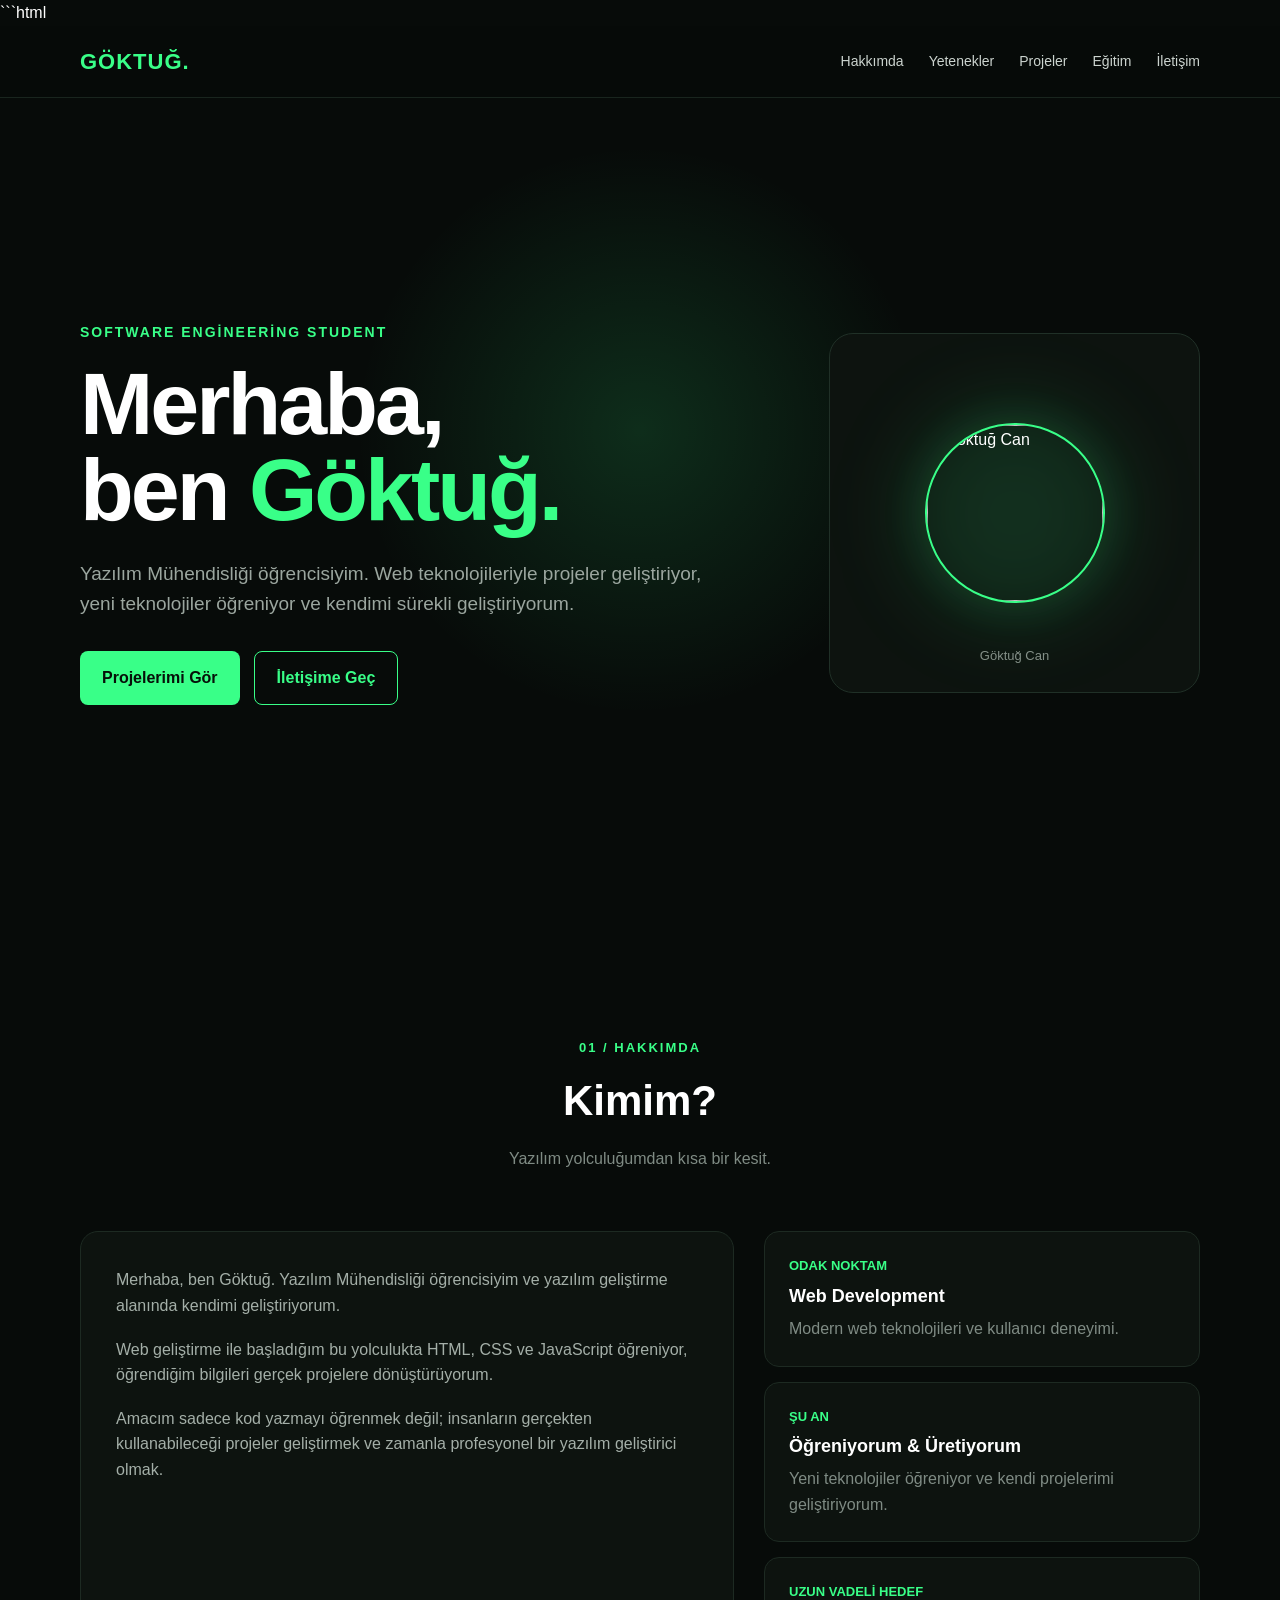
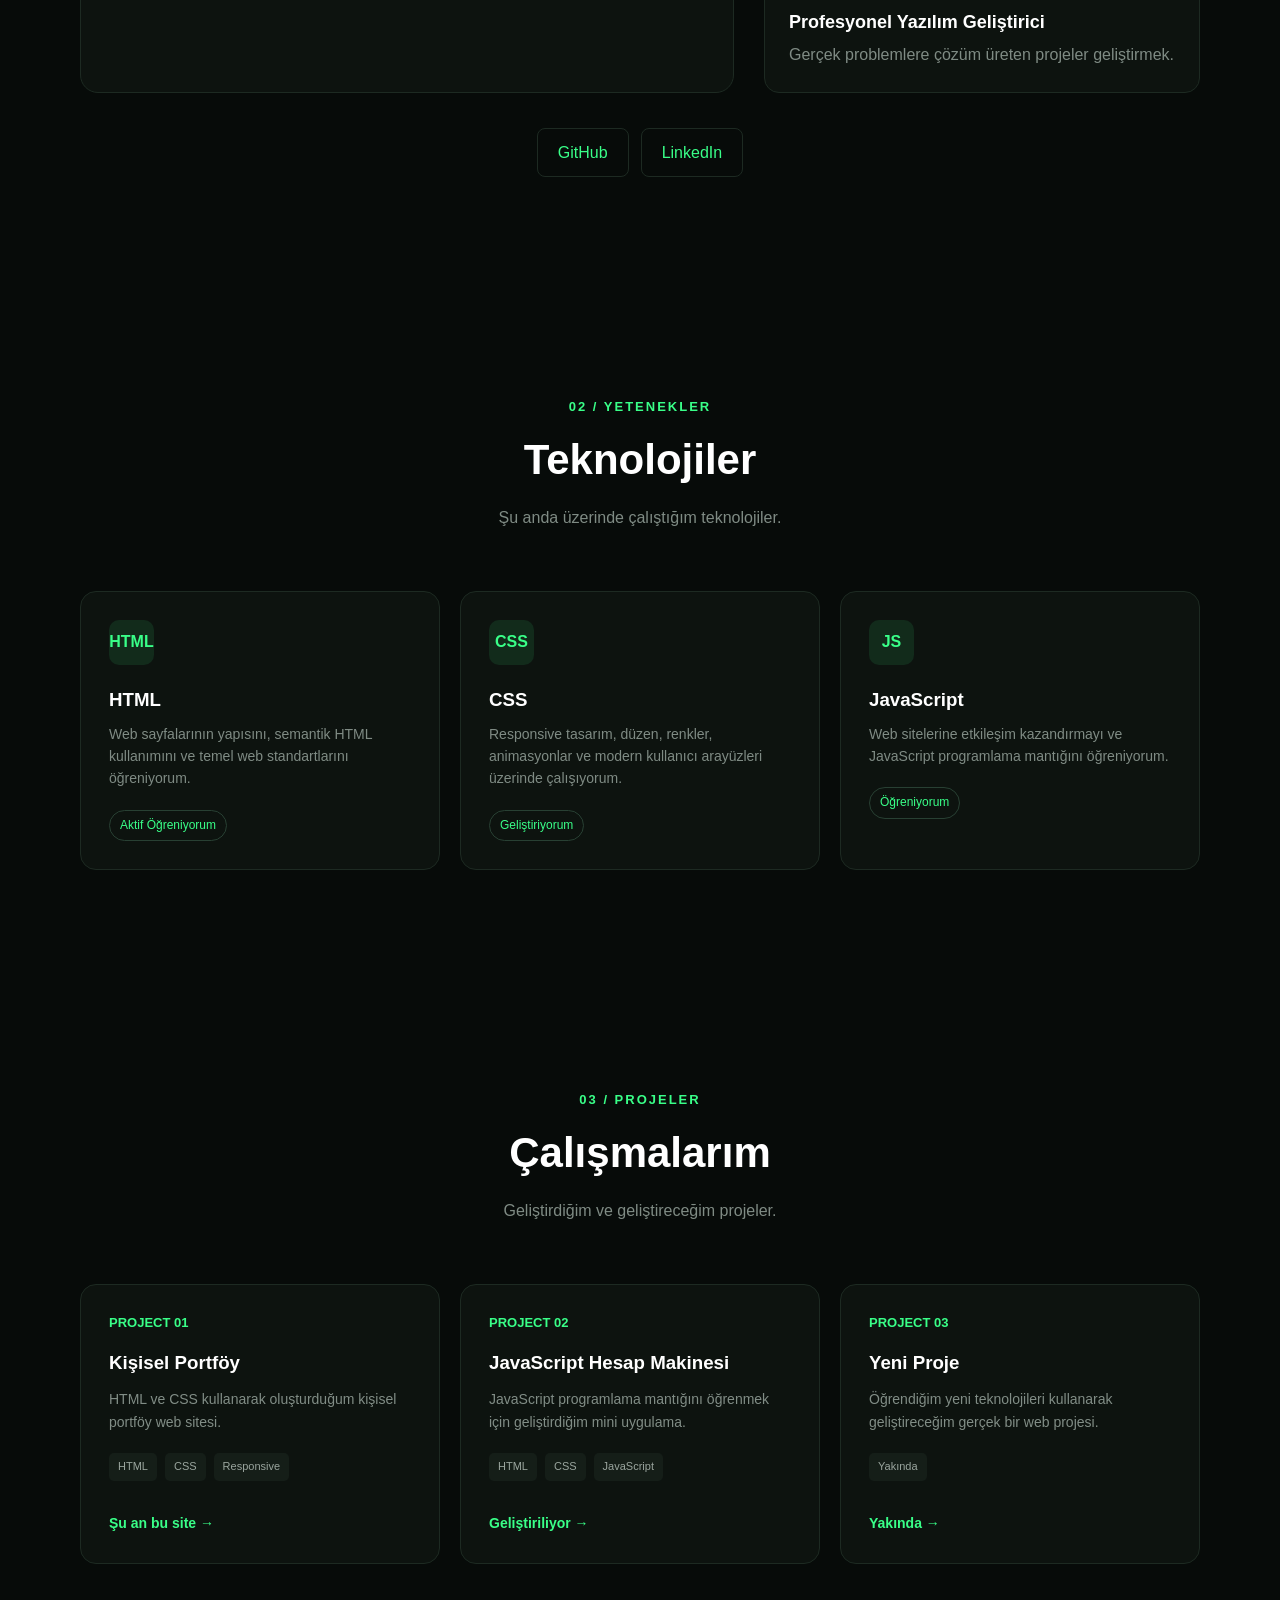
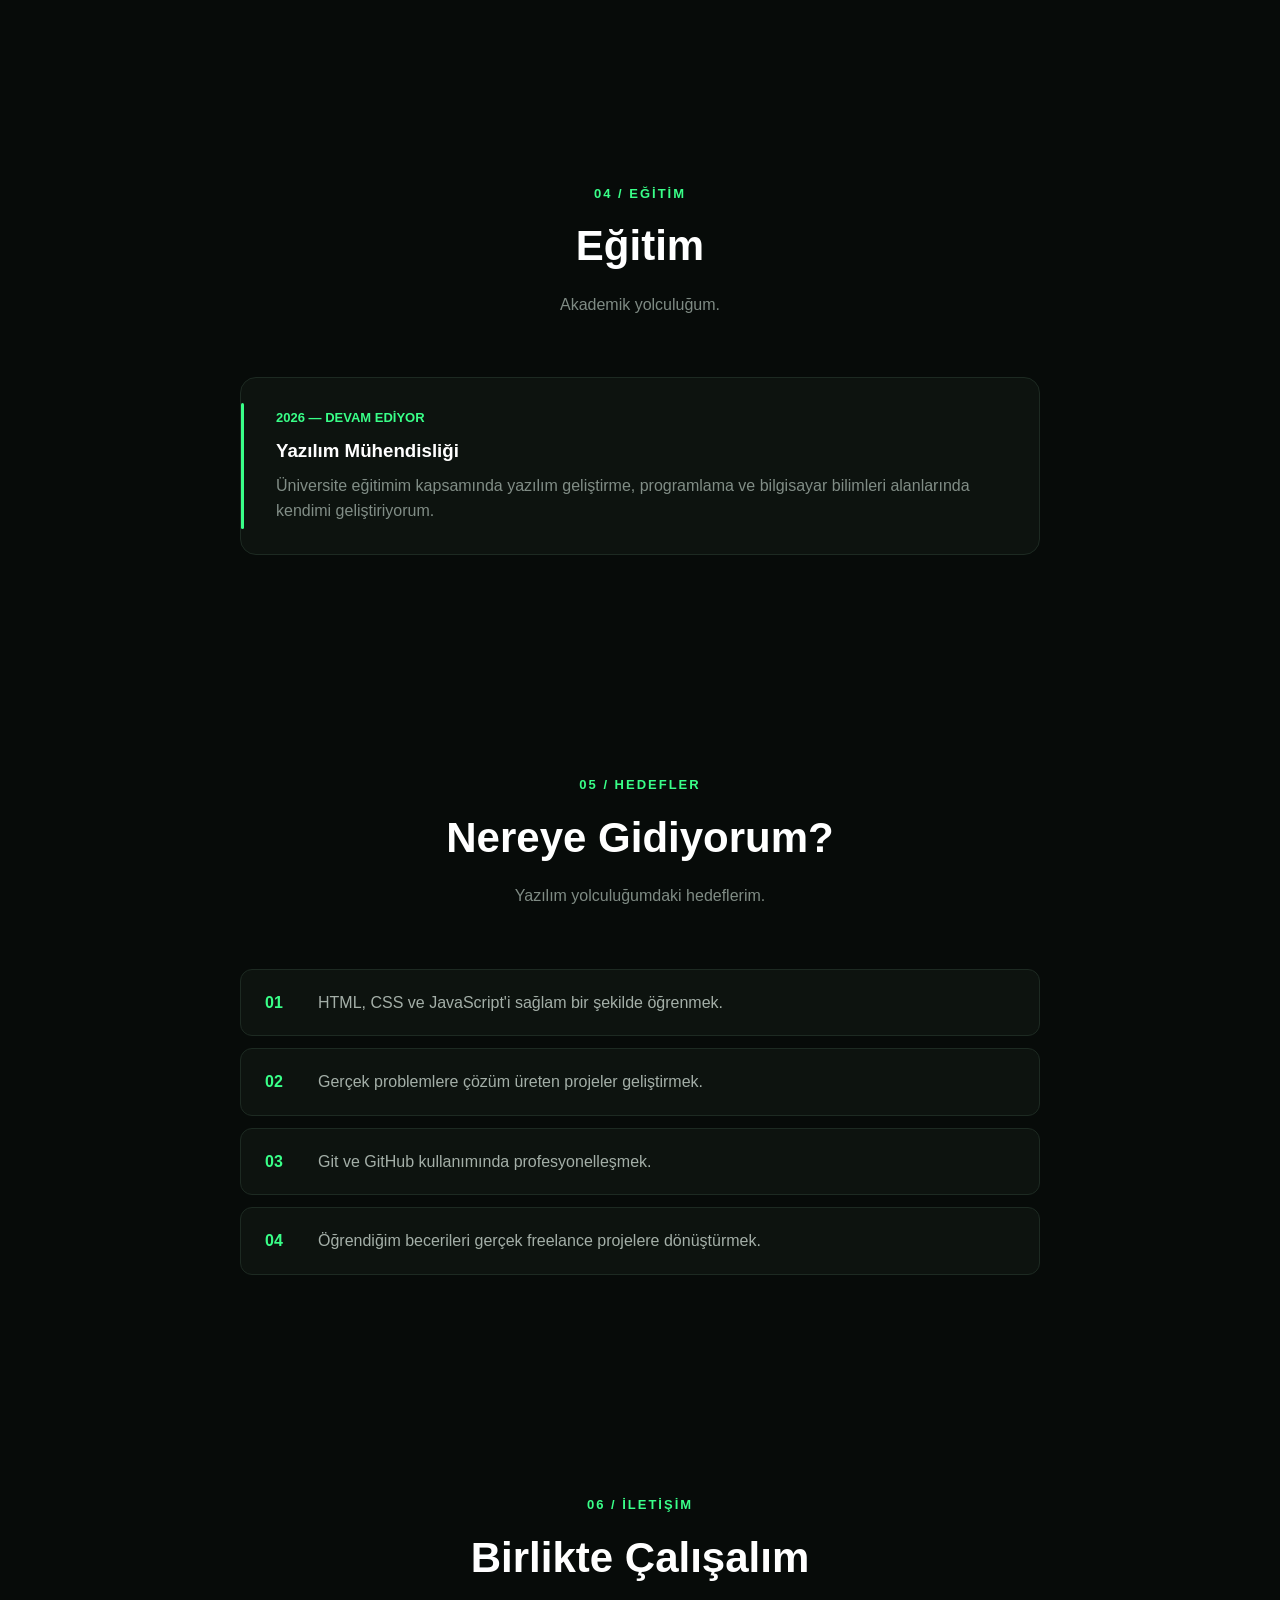
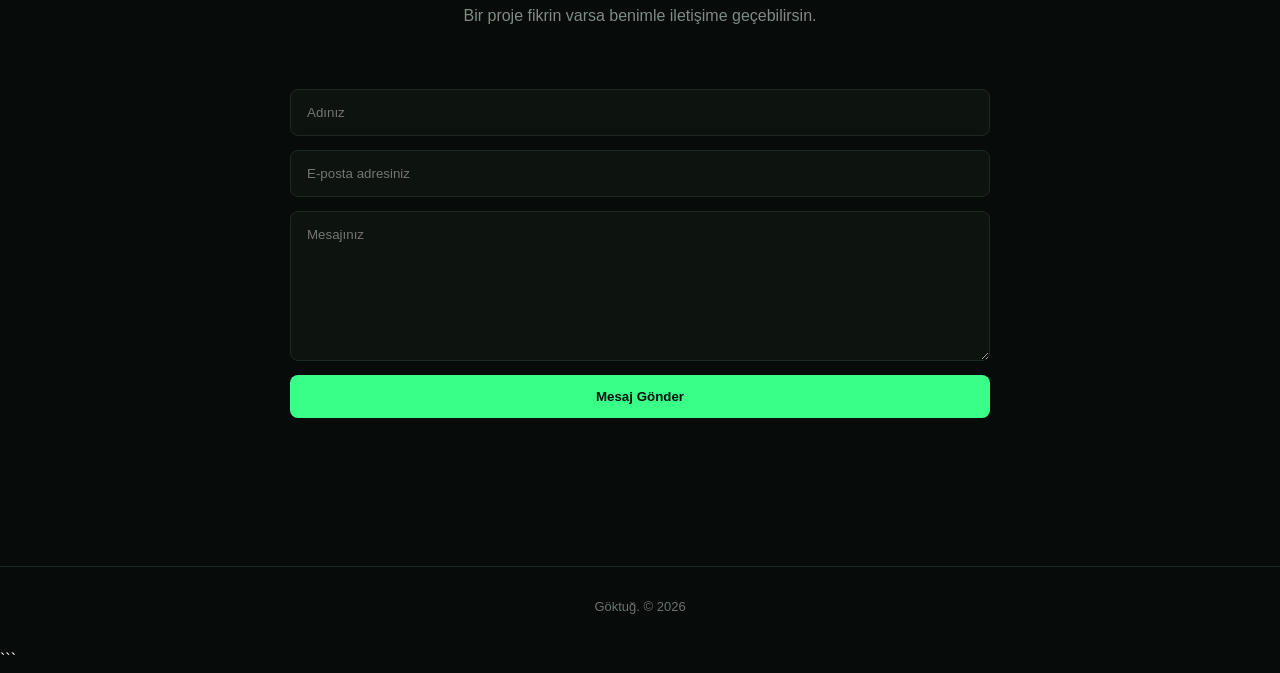
==== index.html @ 27dac7d6 "Rename RGCsite2.html to index.html" ====
```html
<!DOCTYPE html>
<html lang="tr">

<head>

    <meta charset="UTF-8">

    <meta name="viewport" content="width=device-width, initial-scale=1.0">

    <meta name="description"
          content="Göktuğ - Yazılım Mühendisliği öğrencisi ve web geliştirme portföyü.">

    <title>Göktuğ | Software Engineering</title>


    <style>

        /* =========================
           TEMEL AYARLAR
        ========================= */

        * {
            margin: 0;
            padding: 0;
            box-sizing: border-box;
        }

        html {
            scroll-behavior: smooth;
        }

        body {
            font-family: Arial, Helvetica, sans-serif;
            background: #070b09;
            color: #ffffff;
            line-height: 1.6;
            overflow-x: hidden;
        }

        a {
            text-decoration: none;
        }

        .container {
            width: min(1120px, 90%);
            margin: auto;
        }


        /* =========================
           NAVBAR
        ========================= */

        nav {
            position: sticky;
            top: 0;
            z-index: 1000;

            background: rgba(7, 11, 9, 0.92);
            backdrop-filter: blur(12px);

            border-bottom: 1px solid #19251e;

            padding: 18px 5%;
        }

        .nav-container {
            max-width: 1120px;
            margin: auto;

            display: flex;
            align-items: center;
            justify-content: space-between;
            gap: 30px;
        }

        .logo {
            color: #39ff88;
            font-size: 22px;
            font-weight: 800;
            letter-spacing: 1px;
        }

        nav ul {
            display: flex;
            align-items: center;
            gap: 25px;
            list-style: none;
        }

        nav a {
            color: #cbd3ce;
            font-size: 14px;
            transition: 0.3s;
        }

        nav a:hover {
            color: #39ff88;
        }


        /* =========================
           HERO
        ========================= */

        .hero {
            min-height: calc(100vh - 70px);

            display: flex;
            align-items: center;

            padding: 80px 0;

            background:
                radial-gradient(
                    circle at 50% 40%,
                    rgba(57, 255, 136, 0.14),
                    transparent 35%
                ),
                #070b09;
        }

        .hero-grid {
            display: grid;
            grid-template-columns: 1.3fr 0.7fr;
            align-items: center;
            gap: 60px;
        }

        .hero-small {
            color: #39ff88;
            font-size: 14px;
            font-weight: bold;
            letter-spacing: 2px;
            text-transform: uppercase;
            margin-bottom: 18px;
        }

        .hero h1 {
            font-size: clamp(50px, 8vw, 88px);
            line-height: 0.98;
            letter-spacing: -3px;
            margin-bottom: 25px;
        }

        .hero h1 span {
            color: #39ff88;
        }

        .hero-description {
            max-width: 650px;
            color: #9ba69f;
            font-size: 19px;
            margin-bottom: 32px;
        }

        .hero-buttons {
            display: flex;
            gap: 14px;
            flex-wrap: wrap;
        }

        .btn {
            display: inline-flex;
            align-items: center;
            justify-content: center;

            padding: 13px 22px;

            border-radius: 8px;

            font-weight: bold;

            transition: 0.3s;
        }

        .btn-primary {
            background: #39ff88;
            color: #061009;
        }

        .btn-primary:hover {
            transform: translateY(-3px);
            box-shadow: 0 12px 30px rgba(57, 255, 136, 0.2);
        }

        .btn-outline {
            border: 1px solid #39ff88;
            color: #39ff88;
        }

        .btn-outline:hover {
            background: #39ff88;
            color: #061009;
        }


        /* =========================
           HERO CARD
        ========================= */

        .profile-card {
            position: relative;

            min-height: 360px;

            display: flex;
            align-items: center;
            justify-content: center;

            background: #0d130f;

            border: 1px solid #203027;
            border-radius: 24px;

            overflow: hidden;
        }

        .profile-card::before {
            content: "";

            position: absolute;

            width: 220px;
            height: 220px;

            border-radius: 50%;

            background: rgba(57, 255, 136, 0.12);

            filter: blur(40px);
        }

        .profile-symbol {
            position: relative;

            width: 150px;
            height: 150px;

            display: flex;
            align-items: center;
            justify-content: center;

            border: 1px solid #39ff88;
            border-radius: 50%;

            color: #39ff88;

            font-size: 48px;
            font-weight: 800;

            box-shadow:
                0 0 45px rgba(57, 255, 136, 0.12);
        }

        .profile-label {
            position: absolute;
            bottom: 25px;

            color: #849088;
            font-size: 13px;
        }


        /* =========================
           SECTIONS
        ========================= */

        section {
            padding: 110px 0;
        }

        .section-heading {
            text-align: center;
            margin-bottom: 60px;
        }

        .section-heading span {
            color: #39ff88;
            font-size: 13px;
            font-weight: bold;
            letter-spacing: 2px;
            text-transform: uppercase;
        }

        .section-heading h2 {
            font-size: 42px;
            margin: 8px 0 12px;
        }

        .section-heading p {
            color: #7f8b84;
        }


        /* =========================
           ABOUT
        ========================= */

        .about-grid {
            display: grid;
            grid-template-columns: 1.2fr 0.8fr;
            gap: 30px;
        }

        .about-box {
            background: #0d130f;
            border: 1px solid #1d2a22;
            border-radius: 18px;
            padding: 35px;
        }

        .about-box p {
            color: #a4afa8;
            margin-bottom: 18px;
        }

        .about-side {
            display: flex;
            flex-direction: column;
            gap: 15px;
        }

        .info-card {
            background: #0d130f;
            border: 1px solid #1d2a22;
            border-radius: 15px;
            padding: 24px;
        }

        .info-card span {
            color: #39ff88;
            font-size: 13px;
            font-weight: bold;
        }

        .info-card h3 {
            margin-top: 5px;
            font-size: 18px;
        }

        .info-card p {
            color: #7f8b84;
            margin-top: 5px;
        }


        /* =========================
           SKILLS
        ========================= */

        .skills-grid {
            display: grid;
            grid-template-columns: repeat(3, 1fr);
            gap: 20px;
        }

        .skill-card {
            background: #0d130f;
            border: 1px solid #1d2a22;
            border-radius: 16px;
            padding: 28px;
            transition: 0.3s;
        }

        .skill-card:hover {
            transform: translateY(-6px);
            border-color: #39ff88;
        }

        .skill-icon {
            width: 45px;
            height: 45px;

            display: flex;
            align-items: center;
            justify-content: center;

            border-radius: 10px;

            background: rgba(57, 255, 136, 0.1);
            color: #39ff88;

            font-weight: bold;

            margin-bottom: 20px;
        }

        .skill-card h3 {
            margin-bottom: 8px;
        }

        .skill-card p {
            color: #7f8b84;
            font-size: 14px;
        }

        .skill-status {
            display: inline-block;

            margin-top: 20px;

            padding: 5px 10px;

            border-radius: 20px;

            border: 1px solid #284033;

            color: #39ff88;

            font-size: 12px;
        }


        /* =========================
           PROJECTS
        ========================= */

        .projects-grid {
            display: grid;
            grid-template-columns: repeat(3, 1fr);
            gap: 20px;
        }

        .project-card {
            display: flex;
            flex-direction: column;

            min-height: 280px;

            background: #0d130f;
            border: 1px solid #1d2a22;

            border-radius: 16px;

            padding: 28px;

            transition: 0.3s;
        }

        .project-card:hover {
            transform: translateY(-6px);
            border-color: #39ff88;
        }

        .project-number {
            color: #39ff88;
            font-size: 13px;
            font-weight: bold;
        }

        .project-card h3 {
            margin: 15px 0 10px;
        }

        .project-card p {
            color: #818d86;
            font-size: 14px;
        }

        .project-tags {
            display: flex;
            gap: 8px;
            flex-wrap: wrap;

            margin-top: 20px;
        }

        .project-tags span {
            padding: 5px 9px;

            border-radius: 5px;

            background: #151e18;

            color: #9aa59e;

            font-size: 11px;
        }

        .project-link {
            margin-top: auto;
            padding-top: 25px;

            color: #39ff88;
            font-size: 14px;
            font-weight: bold;
        }


        /* =========================
           EDUCATION
        ========================= */

        .education {
            max-width: 800px;
            margin: auto;
        }

        .education-card {
            position: relative;

            padding: 30px 30px 30px 35px;

            background: #0d130f;

            border: 1px solid #1d2a22;

            border-radius: 16px;
        }

        .education-card::before {
            content: "";

            position: absolute;

            left: 0;
            top: 25px;
            bottom: 25px;

            width: 3px;

            background: #39ff88;

            border-radius: 5px;
        }

        .education-date {
            color: #39ff88;
            font-size: 13px;
            font-weight: bold;
        }

        .education-card h3 {
            margin: 7px 0;
        }

        .education-card p {
            color: #818d86;
        }


        /* =========================
           GOALS
        ========================= */

        .goals {
            max-width: 800px;
            margin: auto;

            display: grid;
            gap: 12px;
        }

        .goal {
            display: flex;
            align-items: center;
            gap: 18px;

            padding: 20px 24px;

            background: #0d130f;
            border: 1px solid #1d2a22;

            border-radius: 12px;
        }

        .goal-number {
            min-width: 35px;

            color: #39ff88;

            font-weight: bold;
        }

        .goal p {
            color: #a4afa8;
        }


        /* =========================
           SOCIAL
        ========================= */

        .social {
            display: flex;
            justify-content: center;
            gap: 12px;
            flex-wrap: wrap;

            margin-top: 35px;
        }

        .social a {
            padding: 11px 20px;

            border: 1px solid #1d2a22;
            border-radius: 8px;

            color: #39ff88;

            transition: 0.3s;
        }

        .social a:hover {
            background: #39ff88;
            color: #061009;
        }


        /* =========================
           CONTACT
        ========================= */

        .contact-wrapper {
            max-width: 700px;
            margin: auto;
        }

        form {
            display: flex;
            flex-direction: column;
            gap: 14px;
        }

        input,
        textarea {
            width: 100%;

            padding: 15px 16px;

            background: #0d130f;

            border: 1px solid #1d2a22;

            border-radius: 8px;

            color: white;

            font-family: Arial, sans-serif;
        }

        input:focus,
        textarea:focus {
            outline: none;
            border-color: #39ff88;
        }

        textarea {
            min-height: 150px;
            resize: vertical;
        }

        form button {
            padding: 14px;

            border: none;
            border-radius: 8px;

            background: #39ff88;
            color: #061009;

            font-weight: bold;

            cursor: pointer;

            transition: 0.3s;
        }

        form button:hover {
            transform: translateY(-2px);
        }

        #formMesaj {
            text-align: center;
            color: #39ff88;
            min-height: 24px;
        }


        /* =========================
           FOOTER
        ========================= */

        footer {
            padding: 30px 0;

            border-top: 1px solid #1b2921;

            text-align: center;

            color: #68746d;

            font-size: 13px;
        }


        /* =========================
           MOBİL
        ========================= */

        @media (max-width: 850px) {

            nav {
                padding: 15px 5%;
            }

            .nav-container {
                flex-direction: column;
            }

            nav ul {
                justify-content: center;
                flex-wrap: wrap;
                gap: 14px;
            }

            .hero {
                min-height: auto;
            }

            .hero-grid {
                grid-template-columns: 1fr;
                text-align: center;
            }

            .hero-description {
                margin-left: auto;
                margin-right: auto;
            }

            .hero-buttons {
                justify-content: center;
            }

            .profile-card {
                min-height: 280px;
            }

            .about-grid {
                grid-template-columns: 1fr;
            }

            .skills-grid,
            .projects-grid {
                grid-template-columns: 1fr;
            }

            section {
                padding: 80px 0;
            }

            .section-heading h2 {
                font-size: 34px;
            }

        }
.profile-photo {
    position: relative;

    width: 180px;
    height: 180px;

    border-radius: 50%;

    overflow: hidden;

    border: 2px solid #39ff88;

    box-shadow:
        0 0 45px rgba(57, 255, 136, 0.15);
}

.profile-photo img {
    width: 100%;
    height: 100%;

    object-fit: contain;

    display: block;
}
    </style>

</head>


<body>


    <!-- =========================
         NAVBAR
    ========================= -->

    <nav>

        <div class="nav-container">

            <a href="#anasayfa" class="logo">
                GÖKTUĞ.
            </a>

            <ul>

                <li>
                    <a href="#hakkimda">
                        Hakkımda
                    </a>
                </li>

                <li>
                    <a href="#yetenekler">
                        Yetenekler
                    </a>
                </li>

                <li>
                    <a href="#projeler">
                        Projeler
                    </a>
                </li>

                <li>
                    <a href="#egitim">
                        Eğitim
                    </a>
                </li>

                <li>
                    <a href="#iletisim">
                        İletişim
                    </a>
                </li>

            </ul>

        </div>

    </nav>


    <!-- =========================
         HERO
    ========================= -->

    <section class="hero" id="anasayfa">

        <div class="container">

            <div class="hero-grid">


                <div>

                    <div class="hero-small">
                        Software Engineering Student
                    </div>

                    <h1>
                        Merhaba,<br>
                        ben <span>Göktuğ.</span>
                    </h1>

                    <p class="hero-description">
                        Yazılım Mühendisliği öğrencisiyim.
                        Web teknolojileriyle projeler geliştiriyor,
                        yeni teknolojiler öğreniyor ve kendimi
                        sürekli geliştiriyorum.
                    </p>


                    <div class="hero-buttons">

                        <a href="#projeler"
                           class="btn btn-primary">

                            Projelerimi Gör

                        </a>

                        <a href="#iletisim"
                           class="btn btn-outline">

                            İletişime Geç

                        </a>

                    </div>

                </div>


                <div class="profile-card">

                    <div class="profile-photo">
    <img src="c:\Users\rgc34\Downloads\rgc.jpg" alt="Göktuğ Can">
</div>

<div class="profile-label">
    Göktuğ Can
</div>

                </div>


            </div>

        </div>

    </section>


    <!-- =========================
         ABOUT
    ========================= -->

    <section id="hakkimda">

        <div class="container">

            <div class="section-heading">

                <span>01 / HAKKIMDA</span>

                <h2>Kimim?</h2>

                <p>
                    Yazılım yolculuğumdan kısa bir kesit.
                </p>

            </div>


            <div class="about-grid">


                <div class="about-box">

                    <p>
                        Merhaba, ben Göktuğ.
                        Yazılım Mühendisliği öğrencisiyim
                        ve yazılım geliştirme alanında
                        kendimi geliştiriyorum.
                    </p>

                    <p>
                        Web geliştirme ile başladığım bu
                        yolculukta HTML, CSS ve JavaScript
                        öğreniyor, öğrendiğim bilgileri
                        gerçek projelere dönüştürüyorum.
                    </p>

                    <p>
                        Amacım sadece kod yazmayı öğrenmek
                        değil; insanların gerçekten
                        kullanabileceği projeler geliştirmek
                        ve zamanla profesyonel bir yazılım
                        geliştirici olmak.
                    </p>

                </div>


                <div class="about-side">

                    <div class="info-card">

                        <span>ODAK NOKTAM</span>

                        <h3>Web Development</h3>

                        <p>
                            Modern web teknolojileri
                            ve kullanıcı deneyimi.
                        </p>

                    </div>


                    <div class="info-card">

                        <span>ŞU AN</span>

                        <h3>Öğreniyorum & Üretiyorum</h3>

                        <p>
                            Yeni teknolojiler öğreniyor
                            ve kendi projelerimi geliştiriyorum.
                        </p>

                    </div>


                    <div class="info-card">

                        <span>UZUN VADELİ HEDEF</span>

                        <h3>Profesyonel Yazılım Geliştirici</h3>

                        <p>
                            Gerçek problemlere çözüm
                            üreten projeler geliştirmek.
                        </p>

                    </div>

                </div>

            </div>


            <div class="social">

                <a href="https://github.com/rgc3408-collab"
                   target="_blank"
                   rel="noopener noreferrer">

                    GitHub

                </a>


                <a href="https://www.linkedin.com/in/rasim-g%C3%B6ktu%C4%9F-c-948214389/"
                   target="_blank"
                   rel="noopener noreferrer">

                    LinkedIn

                </a>

            </div>

        </div>

    </section>


    <!-- =========================
         SKILLS
    ========================= -->

    <section id="yetenekler">

        <div class="container">

            <div class="section-heading">

                <span>02 / YETENEKLER</span>

                <h2>Teknolojiler</h2>

                <p>
                    Şu anda üzerinde çalıştığım teknolojiler.
                </p>

            </div>


            <div class="skills-grid">


                <div class="skill-card">

                    <div class="skill-icon">
                        HTML
                    </div>

                    <h3>HTML</h3>

                    <p>
                        Web sayfalarının yapısını,
                        semantik HTML kullanımını
                        ve temel web standartlarını öğreniyorum.
                    </p>

                    <span class="skill-status">
                        Aktif Öğreniyorum
                    </span>

                </div>


                <div class="skill-card">

                    <div class="skill-icon">
                        CSS
                    </div>

                    <h3>CSS</h3>

                    <p>
                        Responsive tasarım, düzen,
                        renkler, animasyonlar ve
                        modern kullanıcı arayüzleri üzerinde çalışıyorum.
                    </p>

                    <span class="skill-status">
                        Geliştiriyorum
                    </span>

                </div>


                <div class="skill-card">

                    <div class="skill-icon">
                        JS
                    </div>

                    <h3>JavaScript</h3>

                    <p>
                        Web sitelerine etkileşim
                        kazandırmayı ve JavaScript
                        programlama mantığını öğreniyorum.
                    </p>

                    <span class="skill-status">
                        Öğreniyorum
                    </span>

                </div>


            </div>

        </div>

    </section>


    <!-- =========================
         PROJECTS
    ========================= -->

    <section id="projeler">

        <div class="container">

            <div class="section-heading">

                <span>03 / PROJELER</span>

                <h2>Çalışmalarım</h2>

                <p>
                    Geliştirdiğim ve geliştireceğim projeler.
                </p>

            </div>


            <div class="projects-grid">


                <div class="project-card">

                    <div class="project-number">
                        PROJECT 01
                    </div>

                    <h3>
                        Kişisel Portföy
                    </h3>

                    <p>
                        HTML ve CSS kullanarak
                        oluşturduğum kişisel portföy
                        web sitesi.
                    </p>

                    <div class="project-tags">

                        <span>HTML</span>
                        <span>CSS</span>
                        <span>Responsive</span>

                    </div>

                    <a href="#anasayfa"
                       class="project-link">

                        Şu an bu site →
                        
                    </a>

                </div>


                <div class="project-card">

                    <div class="project-number">
                        PROJECT 02
                    </div>

                    <h3>
                        JavaScript Hesap Makinesi
                    </h3>

                    <p>
                        JavaScript programlama mantığını
                        öğrenmek için geliştirdiğim
                        mini uygulama.
                    </p>

                    <div class="project-tags">

                        <span>HTML</span>
                        <span>CSS</span>
                        <span>JavaScript</span>

                    </div>

                    <span class="project-link">
                        Geliştiriliyor →
                    </span>

                </div>


                <div class="project-card">

                    <div class="project-number">
                        PROJECT 03
                    </div>

                    <h3>
                        Yeni Proje
                    </h3>

                    <p>
                        Öğrendiğim yeni teknolojileri
                        kullanarak geliştireceğim
                        gerçek bir web projesi.
                    </p>

                    <div class="project-tags">

                        <span>Yakında</span>

                    </div>

                    <span class="project-link">
                        Yakında →
                    </span>

                </div>


            </div>

        </div>

    </section>


    <!-- =========================
         EDUCATION
    ========================= -->

    <section id="egitim">

        <div class="container">

            <div class="section-heading">

                <span>04 / EĞİTİM</span>

                <h2>Eğitim</h2>

                <p>
                    Akademik yolculuğum.
                </p>

            </div>


            <div class="education">

                <div class="education-card">

                    <div class="education-date">
                        2026 — DEVAM EDİYOR
                    </div>

                    <h3>
                        Yazılım Mühendisliği
                    </h3>

                    <p>
                        Üniversite eğitimim kapsamında
                        yazılım geliştirme, programlama
                        ve bilgisayar bilimleri alanlarında
                        kendimi geliştiriyorum.
                    </p>

                </div>

            </div>

        </div>

    </section>


    <!-- =========================
         GOALS
    ========================= -->

    <section id="hedefler">

        <div class="container">

            <div class="section-heading">

                <span>05 / HEDEFLER</span>

                <h2>Nereye Gidiyorum?</h2>

                <p>
                    Yazılım yolculuğumdaki hedeflerim.
                </p>

            </div>


            <div class="goals">


                <div class="goal">

                    <div class="goal-number">
                        01
                    </div>

                    <p>
                        HTML, CSS ve JavaScript'i
                        sağlam bir şekilde öğrenmek.
                    </p>

                </div>


                <div class="goal">

                    <div class="goal-number">
                        02
                    </div>

                    <p>
                        Gerçek problemlere çözüm
                        üreten projeler geliştirmek.
                    </p>

                </div>


                <div class="goal">

                    <div class="goal-number">
                        03
                    </div>

                    <p>
                        Git ve GitHub kullanımında
                        profesyonelleşmek.
                    </p>

                </div>


                <div class="goal">

                    <div class="goal-number">
                        04
                    </div>

                    <p>
                        Öğrendiğim becerileri gerçek
                        freelance projelere dönüştürmek.
                    </p>

                </div>


            </div>

        </div>

    </section>


    <!-- =========================
         CONTACT
    ========================= -->

    <section id="iletisim">

        <div class="container">

            <div class="section-heading">

                <span>06 / İLETİŞİM</span>

                <h2>Birlikte Çalışalım</h2>

                <p>
                    Bir proje fikrin varsa benimle iletişime geçebilirsin.
                </p>

            </div>


            <div class="contact-wrapper">

                <form onsubmit="mesajGonder(event)">

                    <input
                        type="text"
                        id="isim"
                        placeholder="Adınız"
                        required
                    >


                    <input
                        type="email"
                        id="email"
                        placeholder="E-posta adresiniz"
                        required
                    >


                    <textarea
                        id="mesajForm"
                        placeholder="Mesajınız"
                        required
                    ></textarea>


                    <button type="submit">
                        Mesaj Gönder
                    </button>


                    <p id="formMesaj"></p>

                </form>

            </div>

        </div>

    </section>


    <!-- =========================
         FOOTER
    ========================= -->

    <footer>

        <div class="container">

            Göktuğ. © 2026

        </div>

    </footer>


    <!-- =========================
         JAVASCRIPT
    ========================= -->

    <script>

        function mesajGonder(event) {

            event.preventDefault();


            const isim =
                document.getElementById("isim").value.trim();

            const email =
                document.getElementById("email").value.trim();

            const mesaj =
                document.getElementById("mesajForm").value.trim();

            const sonuc =
                document.getElementById("formMesaj");


            if (!isim || !email || !mesaj) {

                sonuc.textContent =
                    "Lütfen tüm alanları doldurun.";

                return;

            }


            sonuc.textContent =
                "Mesajınız hazır! Gerçek gönderim sistemi daha sonra bağlanacak.";

        }

    </script>


</body>

</html>
```
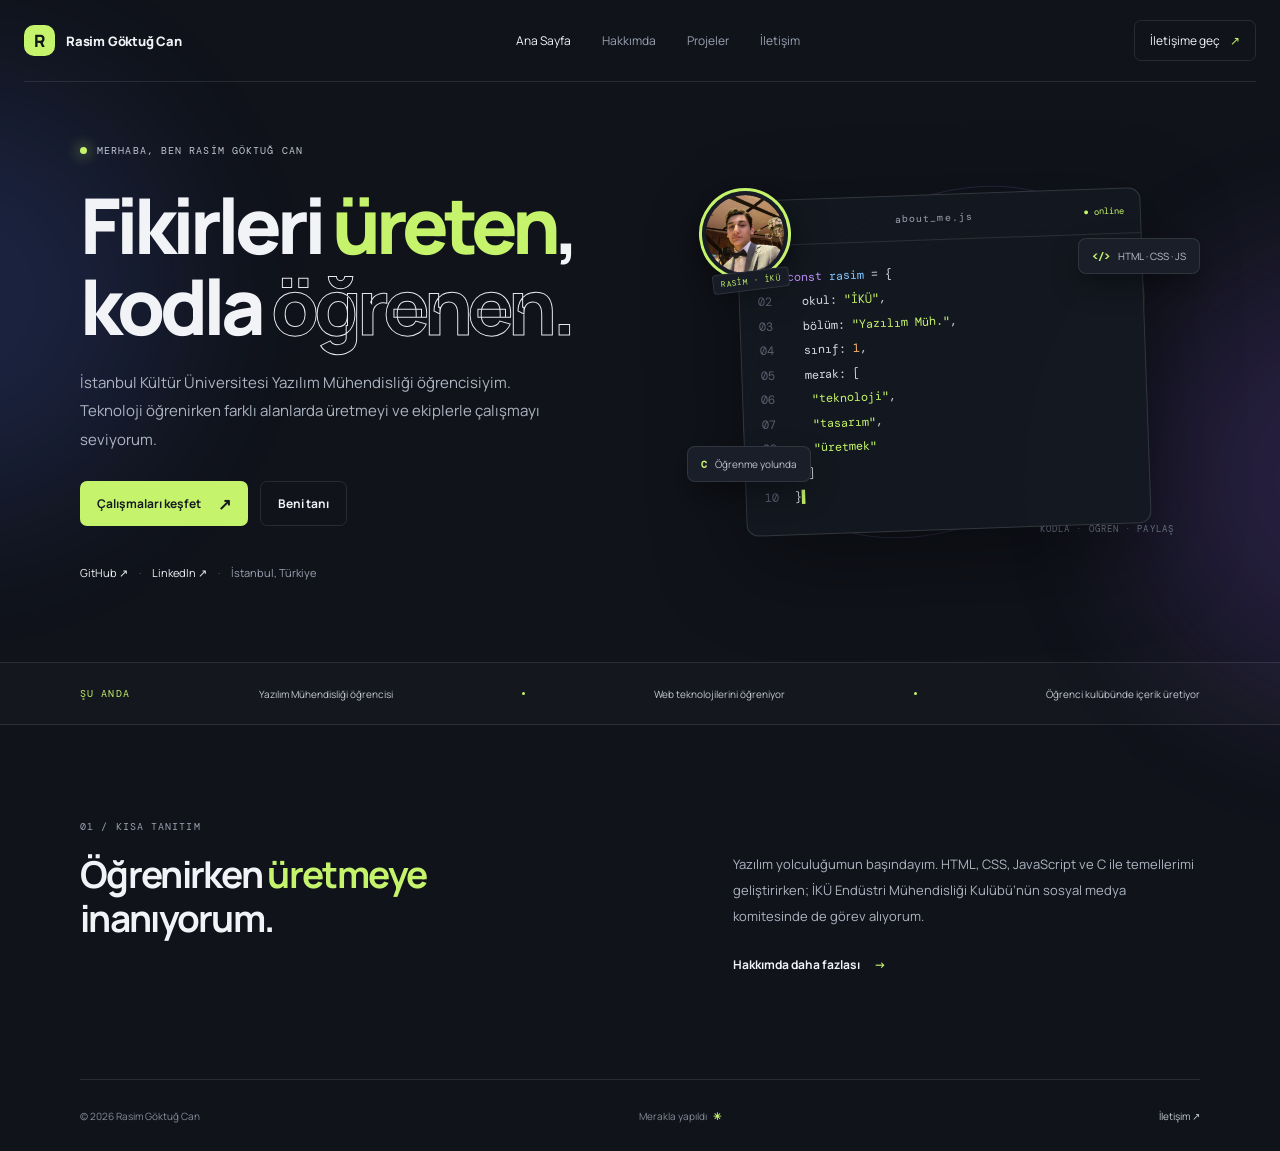
==== commit 0e0f3cc5: "Publish current portfolio site" ====
--- a/index.html
+++ b/index.html
@@ -1,1517 +1,15 @@
-```html
-<!DOCTYPE html>
-<html lang="tr">
-
-<head>
-
-    <meta charset="UTF-8">
-
-    <meta name="viewport" content="width=device-width, initial-scale=1.0">
-
-    <meta name="description"
-          content="Göktuğ - Yazılım Mühendisliği öğrencisi ve web geliştirme portföyü.">
-
-    <title>Göktuğ | Software Engineering</title>
+<!doctype html>
+<html lang="tr">
+<head>
+  <meta charset="utf-8"><meta name="viewport" content="width=device-width, initial-scale=1">
+  <meta name="theme-color" content="#10131a"><meta name="description" content="Rasim Göktuğ Can'ın yazılım, öğrenme ve çalışmalarını paylaştığı kişisel portföy sitesi.">
+  <title>Rasim Göktuğ Can — Portföy</title><link rel="preconnect" href="https://fonts.googleapis.com"><link rel="preconnect" href="https://fonts.gstatic.com" crossorigin><link href="https://fonts.googleapis.com/css2?family=DM+Mono:wght@400;500&family=Manrope:wght@400;500;600;700;800&display=swap" rel="stylesheet"><link rel="stylesheet" href="style.css"><script src="script.js" defer></script>
+</head>
+<body><div class="ambient ambient-one"></div><div class="ambient ambient-two"></div>
+<header class="site-header"><a class="wordmark" href="index.html"><span class="mark">R</span><span>Rasim Göktuğ Can</span></a><button class="menu-toggle" aria-label="Menüyü aç" aria-expanded="false">☰</button><nav class="nav"><a class="active" href="index.html">Ana Sayfa</a><a href="about.html">Hakkımda</a><a href="projects.html">Projeler</a><a href="contact.html">İletişim</a></nav><a class="header-cta" href="contact.html">İletişime geç <span>↗</span></a></header>
+<main><section class="hero wrap"><div class="hero-copy"><div class="eyebrow"><span class="pulse"></span> MERHABA, BEN RASİM GÖKTUĞ CAN</div><h1>Fikirleri <span class="accent">üreten</span>,<br>kodla <span class="outline">öğrenen.</span></h1><p class="lead">İstanbul Kültür Üniversitesi Yazılım Mühendisliği öğrencisiyim. Teknoloji öğrenirken farklı alanlarda üretmeyi ve ekiplerle çalışmayı seviyorum.</p><div class="hero-actions"><a class="button primary" href="projects.html">Çalışmaları keşfet <span>↗</span></a><a class="button secondary" href="about.html">Beni tanı</a></div><div class="social-row"><a href="https://github.com/rgc3408-collab" target="_blank" rel="noreferrer">GitHub ↗</a><span class="dot-sep">·</span><a href="https://www.linkedin.com/in/rasimgoktugcan" target="_blank" rel="noreferrer">LinkedIn ↗</a><span class="dot-sep">·</span><span>İstanbul, Türkiye</span></div></div><div class="hero-art"><div class="portrait"><img src="profile.jpg" alt="Rasim Göktuğ Can"/><span>RASİM · İKÜ</span></div><div class="orbit orbit-a"></div><div class="orbit orbit-b"></div><div class="code-card"><div class="card-top"><span class="window-dots"><i></i><i></i><i></i></span><span class="mono">about_me.js</span><span class="card-live">● online</span></div><div class="code-content"><div><span class="line-no">01</span> <span class="code-purple">const</span> <span class="code-blue">rasim</span> = {</div><div><span class="line-no">02</span> &nbsp; okul: <span class="code-green">"İKÜ"</span>,</div><div><span class="line-no">03</span> &nbsp; bölüm: <span class="code-green">"Yazılım Müh."</span>,</div><div><span class="line-no">04</span> &nbsp; sınıf: <span class="code-orange">1</span>,</div><div><span class="line-no">05</span> &nbsp; merak: [</div><div><span class="line-no">06</span> &nbsp;&nbsp; <span class="code-green">"teknoloji"</span>,</div><div><span class="line-no">07</span> &nbsp;&nbsp; <span class="code-green">"tasarım"</span>,</div><div><span class="line-no">08</span> &nbsp;&nbsp; <span class="code-green">"üretmek"</span></div><div><span class="line-no">09</span> &nbsp; ]</div><div><span class="line-no">10</span> }<span class="cursor">▍</span></div></div></div><div class="floating-tag tag-html"><b>&lt;/&gt;</b> HTML · CSS · JS</div><div class="floating-tag tag-c"><b>C</b> Öğrenme yolunda</div><div class="art-caption mono">KODLA · ÖĞREN · PAYLAŞ</div></div></section>
+<section class="strip"><div class="wrap strip-inner"><span class="mono strip-label">ŞU ANDA</span><span>Yazılım Mühendisliği öğrencisi</span><i></i><span>Web teknolojilerini öğreniyor</span><i></i><span>Öğrenci kulübünde içerik üretiyor</span></div></section>
+<section class="wrap home-grid"><div><div class="section-kicker">01 / KISA TANITIM</div><h2>Öğrenirken <span class="accent">üretmeye</span> inanıyorum.</h2></div><div class="home-detail"><p>Yazılım yolculuğumun başındayım. HTML, CSS, JavaScript ve C ile temellerimi geliştirirken; İKÜ Endüstri Mühendisliği Kulübü’nün sosyal medya komitesinde de görev alıyorum.</p><a class="text-link" href="about.html">Hakkımda daha fazlası <span>→</span></a></div></section>
+</main><footer class="footer wrap"><span>© <span data-year></span> Rasim Göktuğ Can</span><span>Merakla yapıldı <b>✳</b></span><a href="contact.html">İletişim ↗</a></footer></body></html>
 
 
-    <style>
-
-        /* =========================
-           TEMEL AYARLAR
-        ========================= */
-
-        * {
-            margin: 0;
-            padding: 0;
-            box-sizing: border-box;
-        }
-
-        html {
-            scroll-behavior: smooth;
-        }
-
-        body {
-            font-family: Arial, Helvetica, sans-serif;
-            background: #070b09;
-            color: #ffffff;
-            line-height: 1.6;
-            overflow-x: hidden;
-        }
-
-        a {
-            text-decoration: none;
-        }
-
-        .container {
-            width: min(1120px, 90%);
-            margin: auto;
-        }
-
-
-        /* =========================
-           NAVBAR
-        ========================= */
-
-        nav {
-            position: sticky;
-            top: 0;
-            z-index: 1000;
-
-            background: rgba(7, 11, 9, 0.92);
-            backdrop-filter: blur(12px);
-
-            border-bottom: 1px solid #19251e;
-
-            padding: 18px 5%;
-        }
-
-        .nav-container {
-            max-width: 1120px;
-            margin: auto;
-
-            display: flex;
-            align-items: center;
-            justify-content: space-between;
-            gap: 30px;
-        }
-
-        .logo {
-            color: #39ff88;
-            font-size: 22px;
-            font-weight: 800;
-            letter-spacing: 1px;
-        }
-
-        nav ul {
-            display: flex;
-            align-items: center;
-            gap: 25px;
-            list-style: none;
-        }
-
-        nav a {
-            color: #cbd3ce;
-            font-size: 14px;
-            transition: 0.3s;
-        }
-
-        nav a:hover {
-            color: #39ff88;
-        }
-
-
-        /* =========================
-           HERO
-        ========================= */
-
-        .hero {
-            min-height: calc(100vh - 70px);
-
-            display: flex;
-            align-items: center;
-
-            padding: 80px 0;
-
-            background:
-                radial-gradient(
-                    circle at 50% 40%,
-                    rgba(57, 255, 136, 0.14),
-                    transparent 35%
-                ),
-                #070b09;
-        }
-
-        .hero-grid {
-            display: grid;
-            grid-template-columns: 1.3fr 0.7fr;
-            align-items: center;
-            gap: 60px;
-        }
-
-        .hero-small {
-            color: #39ff88;
-            font-size: 14px;
-            font-weight: bold;
-            letter-spacing: 2px;
-            text-transform: uppercase;
-            margin-bottom: 18px;
-        }
-
-        .hero h1 {
-            font-size: clamp(50px, 8vw, 88px);
-            line-height: 0.98;
-            letter-spacing: -3px;
-            margin-bottom: 25px;
-        }
-
-        .hero h1 span {
-            color: #39ff88;
-        }
-
-        .hero-description {
-            max-width: 650px;
-            color: #9ba69f;
-            font-size: 19px;
-            margin-bottom: 32px;
-        }
-
-        .hero-buttons {
-            display: flex;
-            gap: 14px;
-            flex-wrap: wrap;
-        }
-
-        .btn {
-            display: inline-flex;
-            align-items: center;
-            justify-content: center;
-
-            padding: 13px 22px;
-
-            border-radius: 8px;
-
-            font-weight: bold;
-
-            transition: 0.3s;
-        }
-
-        .btn-primary {
-            background: #39ff88;
-            color: #061009;
-        }
-
-        .btn-primary:hover {
-            transform: translateY(-3px);
-            box-shadow: 0 12px 30px rgba(57, 255, 136, 0.2);
-        }
-
-        .btn-outline {
-            border: 1px solid #39ff88;
-            color: #39ff88;
-        }
-
-        .btn-outline:hover {
-            background: #39ff88;
-            color: #061009;
-        }
-
-
-        /* =========================
-           HERO CARD
-        ========================= */
-
-        .profile-card {
-            position: relative;
-
-            min-height: 360px;
-
-            display: flex;
-            align-items: center;
-            justify-content: center;
-
-            background: #0d130f;
-
-            border: 1px solid #203027;
-            border-radius: 24px;
-
-            overflow: hidden;
-        }
-
-        .profile-card::before {
-            content: "";
-
-            position: absolute;
-
-            width: 220px;
-            height: 220px;
-
-            border-radius: 50%;
-
-            background: rgba(57, 255, 136, 0.12);
-
-            filter: blur(40px);
-        }
-
-        .profile-symbol {
-            position: relative;
-
-            width: 150px;
-            height: 150px;
-
-            display: flex;
-            align-items: center;
-            justify-content: center;
-
-            border: 1px solid #39ff88;
-            border-radius: 50%;
-
-            color: #39ff88;
-
-            font-size: 48px;
-            font-weight: 800;
-
-            box-shadow:
-                0 0 45px rgba(57, 255, 136, 0.12);
-        }
-
-        .profile-label {
-            position: absolute;
-            bottom: 25px;
-
-            color: #849088;
-            font-size: 13px;
-        }
-
-
-        /* =========================
-           SECTIONS
-        ========================= */
-
-        section {
-            padding: 110px 0;
-        }
-
-        .section-heading {
-            text-align: center;
-            margin-bottom: 60px;
-        }
-
-        .section-heading span {
-            color: #39ff88;
-            font-size: 13px;
-            font-weight: bold;
-            letter-spacing: 2px;
-            text-transform: uppercase;
-        }
-
-        .section-heading h2 {
-            font-size: 42px;
-            margin: 8px 0 12px;
-        }
-
-        .section-heading p {
-            color: #7f8b84;
-        }
-
-
-        /* =========================
-           ABOUT
-        ========================= */
-
-        .about-grid {
-            display: grid;
-            grid-template-columns: 1.2fr 0.8fr;
-            gap: 30px;
-        }
-
-        .about-box {
-            background: #0d130f;
-            border: 1px solid #1d2a22;
-            border-radius: 18px;
-            padding: 35px;
-        }
-
-        .about-box p {
-            color: #a4afa8;
-            margin-bottom: 18px;
-        }
-
-        .about-side {
-            display: flex;
-            flex-direction: column;
-            gap: 15px;
-        }
-
-        .info-card {
-            background: #0d130f;
-            border: 1px solid #1d2a22;
-            border-radius: 15px;
-            padding: 24px;
-        }
-
-        .info-card span {
-            color: #39ff88;
-            font-size: 13px;
-            font-weight: bold;
-        }
-
-        .info-card h3 {
-            margin-top: 5px;
-            font-size: 18px;
-        }
-
-        .info-card p {
-            color: #7f8b84;
-            margin-top: 5px;
-        }
-
-
-        /* =========================
-           SKILLS
-        ========================= */
-
-        .skills-grid {
-            display: grid;
-            grid-template-columns: repeat(3, 1fr);
-            gap: 20px;
-        }
-
-        .skill-card {
-            background: #0d130f;
-            border: 1px solid #1d2a22;
-            border-radius: 16px;
-            padding: 28px;
-            transition: 0.3s;
-        }
-
-        .skill-card:hover {
-            transform: translateY(-6px);
-            border-color: #39ff88;
-        }
-
-        .skill-icon {
-            width: 45px;
-            height: 45px;
-
-            display: flex;
-            align-items: center;
-            justify-content: center;
-
-            border-radius: 10px;
-
-            background: rgba(57, 255, 136, 0.1);
-            color: #39ff88;
-
-            font-weight: bold;
-
-            margin-bottom: 20px;
-        }
-
-        .skill-card h3 {
-            margin-bottom: 8px;
-        }
-
-        .skill-card p {
-            color: #7f8b84;
-            font-size: 14px;
-        }
-
-        .skill-status {
-            display: inline-block;
-
-            margin-top: 20px;
-
-            padding: 5px 10px;
-
-            border-radius: 20px;
-
-            border: 1px solid #284033;
-
-            color: #39ff88;
-
-            font-size: 12px;
-        }
-
-
-        /* =========================
-           PROJECTS
-        ========================= */
-
-        .projects-grid {
-            display: grid;
-            grid-template-columns: repeat(3, 1fr);
-            gap: 20px;
-        }
-
-        .project-card {
-            display: flex;
-            flex-direction: column;
-
-            min-height: 280px;
-
-            background: #0d130f;
-            border: 1px solid #1d2a22;
-
-            border-radius: 16px;
-
-            padding: 28px;
-
-            transition: 0.3s;
-        }
-
-        .project-card:hover {
-            transform: translateY(-6px);
-            border-color: #39ff88;
-        }
-
-        .project-number {
-            color: #39ff88;
-            font-size: 13px;
-            font-weight: bold;
-        }
-
-        .project-card h3 {
-            margin: 15px 0 10px;
-        }
-
-        .project-card p {
-            color: #818d86;
-            font-size: 14px;
-        }
-
-        .project-tags {
-            display: flex;
-            gap: 8px;
-            flex-wrap: wrap;
-
-            margin-top: 20px;
-        }
-
-        .project-tags span {
-            padding: 5px 9px;
-
-            border-radius: 5px;
-
-            background: #151e18;
-
-            color: #9aa59e;
-
-            font-size: 11px;
-        }
-
-        .project-link {
-            margin-top: auto;
-            padding-top: 25px;
-
-            color: #39ff88;
-            font-size: 14px;
-            font-weight: bold;
-        }
-
-
-        /* =========================
-           EDUCATION
-        ========================= */
-
-        .education {
-            max-width: 800px;
-            margin: auto;
-        }
-
-        .education-card {
-            position: relative;
-
-            padding: 30px 30px 30px 35px;
-
-            background: #0d130f;
-
-            border: 1px solid #1d2a22;
-
-            border-radius: 16px;
-        }
-
-        .education-card::before {
-            content: "";
-
-            position: absolute;
-
-            left: 0;
-            top: 25px;
-            bottom: 25px;
-
-            width: 3px;
-
-            background: #39ff88;
-
-            border-radius: 5px;
-        }
-
-        .education-date {
-            color: #39ff88;
-            font-size: 13px;
-            font-weight: bold;
-        }
-
-        .education-card h3 {
-            margin: 7px 0;
-        }
-
-        .education-card p {
-            color: #818d86;
-        }
-
-
-        /* =========================
-           GOALS
-        ========================= */
-
-        .goals {
-            max-width: 800px;
-            margin: auto;
-
-            display: grid;
-            gap: 12px;
-        }
-
-        .goal {
-            display: flex;
-            align-items: center;
-            gap: 18px;
-
-            padding: 20px 24px;
-
-            background: #0d130f;
-            border: 1px solid #1d2a22;
-
-            border-radius: 12px;
-        }
-
-        .goal-number {
-            min-width: 35px;
-
-            color: #39ff88;
-
-            font-weight: bold;
-        }
-
-        .goal p {
-            color: #a4afa8;
-        }
-
-
-        /* =========================
-           SOCIAL
-        ========================= */
-
-        .social {
-            display: flex;
-            justify-content: center;
-            gap: 12px;
-            flex-wrap: wrap;
-
-            margin-top: 35px;
-        }
-
-        .social a {
-            padding: 11px 20px;
-
-            border: 1px solid #1d2a22;
-            border-radius: 8px;
-
-            color: #39ff88;
-
-            transition: 0.3s;
-        }
-
-        .social a:hover {
-            background: #39ff88;
-            color: #061009;
-        }
-
-
-        /* =========================
-           CONTACT
-        ========================= */
-
-        .contact-wrapper {
-            max-width: 700px;
-            margin: auto;
-        }
-
-        form {
-            display: flex;
-            flex-direction: column;
-            gap: 14px;
-        }
-
-        input,
-        textarea {
-            width: 100%;
-
-            padding: 15px 16px;
-
-            background: #0d130f;
-
-            border: 1px solid #1d2a22;
-
-            border-radius: 8px;
-
-            color: white;
-
-            font-family: Arial, sans-serif;
-        }
-
-        input:focus,
-        textarea:focus {
-            outline: none;
-            border-color: #39ff88;
-        }
-
-        textarea {
-            min-height: 150px;
-            resize: vertical;
-        }
-
-        form button {
-            padding: 14px;
-
-            border: none;
-            border-radius: 8px;
-
-            background: #39ff88;
-            color: #061009;
-
-            font-weight: bold;
-
-            cursor: pointer;
-
-            transition: 0.3s;
-        }
-
-        form button:hover {
-            transform: translateY(-2px);
-        }
-
-        #formMesaj {
-            text-align: center;
-            color: #39ff88;
-            min-height: 24px;
-        }
-
-
-        /* =========================
-           FOOTER
-        ========================= */
-
-        footer {
-            padding: 30px 0;
-
-            border-top: 1px solid #1b2921;
-
-            text-align: center;
-
-            color: #68746d;
-
-            font-size: 13px;
-        }
-
-
-        /* =========================
-           MOBİL
-        ========================= */
-
-        @media (max-width: 850px) {
-
-            nav {
-                padding: 15px 5%;
-            }
-
-            .nav-container {
-                flex-direction: column;
-            }
-
-            nav ul {
-                justify-content: center;
-                flex-wrap: wrap;
-                gap: 14px;
-            }
-
-            .hero {
-                min-height: auto;
-            }
-
-            .hero-grid {
-                grid-template-columns: 1fr;
-                text-align: center;
-            }
-
-            .hero-description {
-                margin-left: auto;
-                margin-right: auto;
-            }
-
-            .hero-buttons {
-                justify-content: center;
-            }
-
-            .profile-card {
-                min-height: 280px;
-            }
-
-            .about-grid {
-                grid-template-columns: 1fr;
-            }
-
-            .skills-grid,
-            .projects-grid {
-                grid-template-columns: 1fr;
-            }
-
-            section {
-                padding: 80px 0;
-            }
-
-            .section-heading h2 {
-                font-size: 34px;
-            }
-
-        }
-.profile-photo {
-    position: relative;
-
-    width: 180px;
-    height: 180px;
-
-    border-radius: 50%;
-
-    overflow: hidden;
-
-    border: 2px solid #39ff88;
-
-    box-shadow:
-        0 0 45px rgba(57, 255, 136, 0.15);
-}
-
-.profile-photo img {
-    width: 100%;
-    height: 100%;
-
-    object-fit: contain;
-
-    display: block;
-}
-    </style>
-
-</head>
-
-
-<body>
-
-
-    <!-- =========================
-         NAVBAR
-    ========================= -->
-
-    <nav>
-
-        <div class="nav-container">
-
-            <a href="#anasayfa" class="logo">
-                GÖKTUĞ.
-            </a>
-
-            <ul>
-
-                <li>
-                    <a href="#hakkimda">
-                        Hakkımda
-                    </a>
-                </li>
-
-                <li>
-                    <a href="#yetenekler">
-                        Yetenekler
-                    </a>
-                </li>
-
-                <li>
-                    <a href="#projeler">
-                        Projeler
-                    </a>
-                </li>
-
-                <li>
-                    <a href="#egitim">
-                        Eğitim
-                    </a>
-                </li>
-
-                <li>
-                    <a href="#iletisim">
-                        İletişim
-                    </a>
-                </li>
-
-            </ul>
-
-        </div>
-
-    </nav>
-
-
-    <!-- =========================
-         HERO
-    ========================= -->
-
-    <section class="hero" id="anasayfa">
-
-        <div class="container">
-
-            <div class="hero-grid">
-
-
-                <div>
-
-                    <div class="hero-small">
-                        Software Engineering Student
-                    </div>
-
-                    <h1>
-                        Merhaba,<br>
-                        ben <span>Göktuğ.</span>
-                    </h1>
-
-                    <p class="hero-description">
-                        Yazılım Mühendisliği öğrencisiyim.
-                        Web teknolojileriyle projeler geliştiriyor,
-                        yeni teknolojiler öğreniyor ve kendimi
-                        sürekli geliştiriyorum.
-                    </p>
-
-
-                    <div class="hero-buttons">
-
-                        <a href="#projeler"
-                           class="btn btn-primary">
-
-                            Projelerimi Gör
-
-                        </a>
-
-                        <a href="#iletisim"
-                           class="btn btn-outline">
-
-                            İletişime Geç
-
-                        </a>
-
-                    </div>
-
-                </div>
-
-
-                <div class="profile-card">
-
-                    <div class="profile-photo">
-    <img src="c:\Users\rgc34\Downloads\rgc.jpg" alt="Göktuğ Can">
-</div>
-
-<div class="profile-label">
-    Göktuğ Can
-</div>
-
-                </div>
-
-
-            </div>
-
-        </div>
-
-    </section>
-
-
-    <!-- =========================
-         ABOUT
-    ========================= -->
-
-    <section id="hakkimda">
-
-        <div class="container">
-
-            <div class="section-heading">
-
-                <span>01 / HAKKIMDA</span>
-
-                <h2>Kimim?</h2>
-
-                <p>
-                    Yazılım yolculuğumdan kısa bir kesit.
-                </p>
-
-            </div>
-
-
-            <div class="about-grid">
-
-
-                <div class="about-box">
-
-                    <p>
-                        Merhaba, ben Göktuğ.
-                        Yazılım Mühendisliği öğrencisiyim
-                        ve yazılım geliştirme alanında
-                        kendimi geliştiriyorum.
-                    </p>
-
-                    <p>
-                        Web geliştirme ile başladığım bu
-                        yolculukta HTML, CSS ve JavaScript
-                        öğreniyor, öğrendiğim bilgileri
-                        gerçek projelere dönüştürüyorum.
-                    </p>
-
-                    <p>
-                        Amacım sadece kod yazmayı öğrenmek
-                        değil; insanların gerçekten
-                        kullanabileceği projeler geliştirmek
-                        ve zamanla profesyonel bir yazılım
-                        geliştirici olmak.
-                    </p>
-
-                </div>
-
-
-                <div class="about-side">
-
-                    <div class="info-card">
-
-                        <span>ODAK NOKTAM</span>
-
-                        <h3>Web Development</h3>
-
-                        <p>
-                            Modern web teknolojileri
-                            ve kullanıcı deneyimi.
-                        </p>
-
-                    </div>
-
-
-                    <div class="info-card">
-
-                        <span>ŞU AN</span>
-
-                        <h3>Öğreniyorum & Üretiyorum</h3>
-
-                        <p>
-                            Yeni teknolojiler öğreniyor
-                            ve kendi projelerimi geliştiriyorum.
-                        </p>
-
-                    </div>
-
-
-                    <div class="info-card">
-
-                        <span>UZUN VADELİ HEDEF</span>
-
-                        <h3>Profesyonel Yazılım Geliştirici</h3>
-
-                        <p>
-                            Gerçek problemlere çözüm
-                            üreten projeler geliştirmek.
-                        </p>
-
-                    </div>
-
-                </div>
-
-            </div>
-
-
-            <div class="social">
-
-                <a href="https://github.com/rgc3408-collab"
-                   target="_blank"
-                   rel="noopener noreferrer">
-
-                    GitHub
-
-                </a>
-
-
-                <a href="https://www.linkedin.com/in/rasim-g%C3%B6ktu%C4%9F-c-948214389/"
-                   target="_blank"
-                   rel="noopener noreferrer">
-
-                    LinkedIn
-
-                </a>
-
-            </div>
-
-        </div>
-
-    </section>
-
-
-    <!-- =========================
-         SKILLS
-    ========================= -->
-
-    <section id="yetenekler">
-
-        <div class="container">
-
-            <div class="section-heading">
-
-                <span>02 / YETENEKLER</span>
-
-                <h2>Teknolojiler</h2>
-
-                <p>
-                    Şu anda üzerinde çalıştığım teknolojiler.
-                </p>
-
-            </div>
-
-
-            <div class="skills-grid">
-
-
-                <div class="skill-card">
-
-                    <div class="skill-icon">
-                        HTML
-                    </div>
-
-                    <h3>HTML</h3>
-
-                    <p>
-                        Web sayfalarının yapısını,
-                        semantik HTML kullanımını
-                        ve temel web standartlarını öğreniyorum.
-                    </p>
-
-                    <span class="skill-status">
-                        Aktif Öğreniyorum
-                    </span>
-
-                </div>
-
-
-                <div class="skill-card">
-
-                    <div class="skill-icon">
-                        CSS
-                    </div>
-
-                    <h3>CSS</h3>
-
-                    <p>
-                        Responsive tasarım, düzen,
-                        renkler, animasyonlar ve
-                        modern kullanıcı arayüzleri üzerinde çalışıyorum.
-                    </p>
-
-                    <span class="skill-status">
-                        Geliştiriyorum
-                    </span>
-
-                </div>
-
-
-                <div class="skill-card">
-
-                    <div class="skill-icon">
-                        JS
-                    </div>
-
-                    <h3>JavaScript</h3>
-
-                    <p>
-                        Web sitelerine etkileşim
-                        kazandırmayı ve JavaScript
-                        programlama mantığını öğreniyorum.
-                    </p>
-
-                    <span class="skill-status">
-                        Öğreniyorum
-                    </span>
-
-                </div>
-
-
-            </div>
-
-        </div>
-
-    </section>
-
-
-    <!-- =========================
-         PROJECTS
-    ========================= -->
-
-    <section id="projeler">
-
-        <div class="container">
-
-            <div class="section-heading">
-
-                <span>03 / PROJELER</span>
-
-                <h2>Çalışmalarım</h2>
-
-                <p>
-                    Geliştirdiğim ve geliştireceğim projeler.
-                </p>
-
-            </div>
-
-
-            <div class="projects-grid">
-
-
-                <div class="project-card">
-
-                    <div class="project-number">
-                        PROJECT 01
-                    </div>
-
-                    <h3>
-                        Kişisel Portföy
-                    </h3>
-
-                    <p>
-                        HTML ve CSS kullanarak
-                        oluşturduğum kişisel portföy
-                        web sitesi.
-                    </p>
-
-                    <div class="project-tags">
-
-                        <span>HTML</span>
-                        <span>CSS</span>
-                        <span>Responsive</span>
-
-                    </div>
-
-                    <a href="#anasayfa"
-                       class="project-link">
-
-                        Şu an bu site →
-                        
-                    </a>
-
-                </div>
-
-
-                <div class="project-card">
-
-                    <div class="project-number">
-                        PROJECT 02
-                    </div>
-
-                    <h3>
-                        JavaScript Hesap Makinesi
-                    </h3>
-
-                    <p>
-                        JavaScript programlama mantığını
-                        öğrenmek için geliştirdiğim
-                        mini uygulama.
-                    </p>
-
-                    <div class="project-tags">
-
-                        <span>HTML</span>
-                        <span>CSS</span>
-                        <span>JavaScript</span>
-
-                    </div>
-
-                    <span class="project-link">
-                        Geliştiriliyor →
-                    </span>
-
-                </div>
-
-
-                <div class="project-card">
-
-                    <div class="project-number">
-                        PROJECT 03
-                    </div>
-
-                    <h3>
-                        Yeni Proje
-                    </h3>
-
-                    <p>
-                        Öğrendiğim yeni teknolojileri
-                        kullanarak geliştireceğim
-                        gerçek bir web projesi.
-                    </p>
-
-                    <div class="project-tags">
-
-                        <span>Yakında</span>
-
-                    </div>
-
-                    <span class="project-link">
-                        Yakında →
-                    </span>
-
-                </div>
-
-
-            </div>
-
-        </div>
-
-    </section>
-
-
-    <!-- =========================
-         EDUCATION
-    ========================= -->
-
-    <section id="egitim">
-
-        <div class="container">
-
-            <div class="section-heading">
-
-                <span>04 / EĞİTİM</span>
-
-                <h2>Eğitim</h2>
-
-                <p>
-                    Akademik yolculuğum.
-                </p>
-
-            </div>
-
-
-            <div class="education">
-
-                <div class="education-card">
-
-                    <div class="education-date">
-                        2026 — DEVAM EDİYOR
-                    </div>
-
-                    <h3>
-                        Yazılım Mühendisliği
-                    </h3>
-
-                    <p>
-                        Üniversite eğitimim kapsamında
-                        yazılım geliştirme, programlama
-                        ve bilgisayar bilimleri alanlarında
-                        kendimi geliştiriyorum.
-                    </p>
-
-                </div>
-
-            </div>
-
-        </div>
-
-    </section>
-
-
-    <!-- =========================
-         GOALS
-    ========================= -->
-
-    <section id="hedefler">
-
-        <div class="container">
-
-            <div class="section-heading">
-
-                <span>05 / HEDEFLER</span>
-
-                <h2>Nereye Gidiyorum?</h2>
-
-                <p>
-                    Yazılım yolculuğumdaki hedeflerim.
-                </p>
-
-            </div>
-
-
-            <div class="goals">
-
-
-                <div class="goal">
-
-                    <div class="goal-number">
-                        01
-                    </div>
-
-                    <p>
-                        HTML, CSS ve JavaScript'i
-                        sağlam bir şekilde öğrenmek.
-                    </p>
-
-                </div>
-
-
-                <div class="goal">
-
-                    <div class="goal-number">
-                        02
-                    </div>
-
-                    <p>
-                        Gerçek problemlere çözüm
-                        üreten projeler geliştirmek.
-                    </p>
-
-                </div>
-
-
-                <div class="goal">
-
-                    <div class="goal-number">
-                        03
-                    </div>
-
-                    <p>
-                        Git ve GitHub kullanımında
-                        profesyonelleşmek.
-                    </p>
-
-                </div>
-
-
-                <div class="goal">
-
-                    <div class="goal-number">
-                        04
-                    </div>
-
-                    <p>
-                        Öğrendiğim becerileri gerçek
-                        freelance projelere dönüştürmek.
-                    </p>
-
-                </div>
-
-
-            </div>
-
-        </div>
-
-    </section>
-
-
-    <!-- =========================
-         CONTACT
-    ========================= -->
-
-    <section id="iletisim">
-
-        <div class="container">
-
-            <div class="section-heading">
-
-                <span>06 / İLETİŞİM</span>
-
-                <h2>Birlikte Çalışalım</h2>
-
-                <p>
-                    Bir proje fikrin varsa benimle iletişime geçebilirsin.
-                </p>
-
-            </div>
-
-
-            <div class="contact-wrapper">
-
-                <form onsubmit="mesajGonder(event)">
-
-                    <input
-                        type="text"
-                        id="isim"
-                        placeholder="Adınız"
-                        required
-                    >
-
-
-                    <input
-                        type="email"
-                        id="email"
-                        placeholder="E-posta adresiniz"
-                        required
-                    >
-
-
-                    <textarea
-                        id="mesajForm"
-                        placeholder="Mesajınız"
-                        required
-                    ></textarea>
-
-
-                    <button type="submit">
-                        Mesaj Gönder
-                    </button>
-
-
-                    <p id="formMesaj"></p>
-
-                </form>
-
-            </div>
-
-        </div>
-
-    </section>
-
-
-    <!-- =========================
-         FOOTER
-    ========================= -->
-
-    <footer>
-
-        <div class="container">
-
-            Göktuğ. © 2026
-
-        </div>
-
-    </footer>
-
-
-    <!-- =========================
-         JAVASCRIPT
-    ========================= -->
-
-    <script>
-
-        function mesajGonder(event) {
-
-            event.preventDefault();
-
-
-            const isim =
-                document.getElementById("isim").value.trim();
-
-            const email =
-                document.getElementById("email").value.trim();
-
-            const mesaj =
-                document.getElementById("mesajForm").value.trim();
-
-            const sonuc =
-                document.getElementById("formMesaj");
-
-
-            if (!isim || !email || !mesaj) {
-
-                sonuc.textContent =
-                    "Lütfen tüm alanları doldurun.";
-
-                return;
-
-            }
-
-
-            sonuc.textContent =
-                "Mesajınız hazır! Gerçek gönderim sistemi daha sonra bağlanacak.";
-
-        }
-
-    </script>
-
-
-</body>
-
-</html>
-```
--- a/style.css
+++ b/style.css
@@ -0,0 +1,4 @@
+:root{--bg:#10131a;--panel:#171c26;--panel2:#1d2330;--text:#f1f3f7;--muted:#9aa2b1;--line:rgba(255,255,255,.1);--lime:#c5f36b;--purple:#a992ff;--mono:'DM Mono',monospace;--sans:'Manrope',sans-serif}*{box-sizing:border-box}html{scroll-behavior:smooth}body{margin:0;min-height:100vh;background:var(--bg);color:var(--text);font-family:var(--sans);overflow-x:hidden}a{color:inherit;text-decoration:none}.ambient{position:fixed;z-index:-1;border-radius:50%;filter:blur(80px);opacity:.16;pointer-events:none}.ambient-one{width:430px;height:430px;top:80px;left:-260px;background:#5675ff}.ambient-two{width:440px;height:440px;top:260px;right:-300px;background:#9c60ff}.wrap{width:min(1120px,calc(100% - 48px));margin-inline:auto}.site-header{height:82px;width:min(1240px,calc(100% - 48px));margin:auto;display:flex;align-items:center;justify-content:space-between;border-bottom:1px solid var(--line);position:relative;z-index:5}.wordmark{display:flex;align-items:center;gap:11px;font-size:13px;font-weight:800;letter-spacing:-.2px}.mark{display:grid;place-items:center;width:31px;height:31px;border-radius:10px;background:var(--lime);color:#11161c;font-size:17px}.nav{display:flex;gap:31px}.nav a,.header-cta{font-size:12px;color:var(--muted);transition:.2s}.nav a:hover,.nav a.active,.header-cta{color:var(--text)}.header-cta{padding:11px 15px;border:1px solid var(--line);border-radius:7px}.header-cta span{color:var(--lime);padding-left:8px}.menu-toggle{display:none;background:none;border:0;color:var(--text);font-size:22px}.hero{min-height:580px;display:grid;grid-template-columns:1fr .92fr;align-items:center;gap:50px;padding-top:38px;padding-bottom:58px}.eyebrow,.section-kicker,.mono,.strip-label,.contact-label{font-family:var(--mono);font-size:10px;letter-spacing:1.1px;color:var(--muted)}.eyebrow{display:flex;align-items:center;gap:10px;color:#c0c6d1}.pulse{width:7px;height:7px;border-radius:50%;background:var(--lime);box-shadow:0 0 14px #c5f36b}.hero h1{font-size:clamp(48px,6.3vw,77px);line-height:1.05;letter-spacing:-5px;margin:28px 0 22px;font-weight:800}.accent{color:var(--lime)}.outline{color:transparent;-webkit-text-stroke:1px #e6e8ed}.lead{font-size:15px;line-height:1.9;color:#aeb5c2;max-width:490px}.hero-actions{display:flex;gap:12px;margin-top:27px}.button{min-height:45px;padding:0 17px;border-radius:7px;display:inline-flex;align-items:center;gap:17px;font-size:12px;font-weight:700;transition:transform .2s,background .2s}.button:hover{transform:translateY(-2px)}.primary{background:var(--lime);color:#151a20}.primary span{font-size:16px}.secondary{border:1px solid var(--line);color:var(--text)}.secondary:hover{background:var(--panel)}.social-row{display:flex;align-items:center;gap:11px;margin-top:39px;font-size:11px;color:var(--muted)}.social-row a{color:var(--text)}.social-row a:hover{color:var(--lime)}.dot-sep{color:#555d6b}.hero-art{min-height:380px;position:relative;display:grid;place-items:center}.orbit{position:absolute;border:1px solid rgba(197,243,107,.13);border-radius:50%;transform:rotate(-25deg)}.orbit-a{width:430px;height:230px}.orbit-b{width:320px;height:420px;transform:rotate(57deg);border-color:rgba(169,146,255,.16)}.code-card{z-index:1;width:min(405px,100%);border:1px solid rgba(255,255,255,.13);border-radius:12px;background:rgba(20,25,34,.93);box-shadow:0 28px 90px rgba(0,0,0,.38);overflow:hidden;transform:rotate(-2deg)}.card-top{height:45px;display:flex;align-items:center;justify-content:space-between;padding:0 16px;border-bottom:1px solid var(--line);color:#777f8e;font-size:10px}.window-dots{display:flex;gap:5px}.window-dots i{width:7px;height:7px;border-radius:50%;background:#fc6b67}.window-dots i:nth-child(2){background:#f4bd50}.window-dots i:nth-child(3){background:#59cb7a}.card-live{color:var(--lime);font-family:var(--mono);font-size:9px}.code-content{padding:20px 18px 24px;font-family:var(--mono);font-size:12px;line-height:2.04;color:#d5dae3}.line-no{color:#596171;display:inline-block;width:23px}.code-purple{color:#c193ff}.code-blue{color:#82c7ff}.code-green{color:#c5f36b}.code-orange{color:#ffb86d}.cursor{color:var(--lime);animation:blink 1s infinite}.floating-tag{position:absolute;z-index:2;padding:10px 13px;border:1px solid var(--line);border-radius:8px;background:#191e28;color:#bec4ce;font-size:10px;box-shadow:0 12px 28px #0005}.floating-tag b{font-family:var(--mono);color:var(--lime);margin-right:6px}.tag-html{top:66px;right:0}.tag-c{bottom:70px;left:0}.art-caption{position:absolute;bottom:17px;right:26px;color:#747d8c;font-size:9px}.strip{border-block:1px solid var(--line);background:rgba(255,255,255,.018)}.strip-inner{min-height:61px;display:flex;align-items:center;justify-content:space-between;gap:20px;font-size:10px;color:#c4c9d2}.strip-inner i{width:3px;height:3px;border-radius:50%;background:var(--lime)}.strip-label{color:var(--lime)}.home-grid{display:grid;grid-template-columns:1fr .8fr;gap:70px;padding-top:95px;padding-bottom:105px}.home-grid h2{max-width:430px;font-size:37px;line-height:1.2;letter-spacing:-1.7px;margin:19px 0}.home-detail{padding-top:18px}.home-detail p,.prose p{font-size:13px;line-height:2;color:#aeb5c2}.text-link{display:inline-flex;gap:14px;margin-top:14px;font-size:12px;font-weight:700}.text-link span{color:var(--lime)}.footer{display:flex;align-items:center;justify-content:space-between;min-height:72px;border-top:1px solid var(--line);color:#858d9a;font-size:10px}.footer b{color:var(--lime);padding-left:4px}.footer a{color:#c3c8d1}.inner-page{min-height:calc(100vh - 155px);padding-top:86px;padding-bottom:100px}.page-title{font-size:clamp(47px,7vw,76px);line-height:1.08;letter-spacing:-4px;margin:26px 0}.about-layout{display:grid;grid-template-columns:1.1fr .8fr;gap:90px;margin-top:62px}.prose .lead{font-size:16px;color:#d2d6de}.prose p{max-width:610px}.info-panel{padding:28px;border:1px solid var(--line);border-radius:11px;background:rgba(255,255,255,.025);align-self:start}.info-item{display:flex;flex-direction:column;gap:8px;padding:22px 0;border-bottom:1px solid var(--line)}.info-item:last-child{border:0;padding-bottom:0}.info-item .mono{font-size:9px;color:var(--lime)}.info-item b{font-size:13px}.info-item small{font-size:10px;color:var(--muted)}.project-intro{max-width:570px}.empty-project{margin-top:55px;border:1px solid var(--line);border-radius:12px;padding:42px;background:linear-gradient(130deg,rgba(197,243,107,.045),rgba(169,146,255,.035));max-width:690px}.empty-icon{font-size:28px;color:var(--lime);margin-bottom:26px}.empty-project h2{font-size:24px;letter-spacing:-.8px}.empty-project p{max-width:470px;color:var(--muted);font-size:12px;line-height:1.8;margin-bottom:24px}.contact-page>.lead{margin-bottom:48px}.contact-grid{display:grid;grid-template-columns:1fr 1fr;gap:12px;max-width:820px}.contact-card{position:relative;display:flex;flex-direction:column;gap:13px;padding:22px;border:1px solid var(--line);border-radius:9px;background:rgba(255,255,255,.025);transition:.2s}.contact-card:hover{border-color:rgba(197,243,107,.5);transform:translateY(-2px)}.contact-label{font-size:9px;color:var(--lime)}.contact-card b{font-size:13px;font-weight:600}.arrow{position:absolute;right:20px;top:18px;color:var(--muted)}.contact-note{margin-top:22px;font-size:11px;color:var(--muted)}@keyframes blink{50%{opacity:0}}@media(max-width:800px){.nav{gap:17px}.nav a{font-size:11px}.hero{gap:25px}.hero h1{letter-spacing:-3px}.hero-art{transform:scale(.9)}.strip-inner{flex-wrap:wrap;justify-content:center;padding:15px 0}.about-layout{gap:35px}}@media(max-width:640px){.wrap,.site-header{width:calc(100% - 36px)}.site-header{height:70px}.wordmark{font-size:11px}.header-cta{display:none}.menu-toggle{display:block;margin-left:auto}.nav{display:none;position:absolute;top:62px;right:0;left:0;padding:18px;background:#191e28;border:1px solid var(--line);border-radius:9px;flex-direction:column;gap:17px}.nav.open{display:flex}.nav a{font-size:13px}.hero{grid-template-columns:1fr;padding-top:70px;padding-bottom:45px;gap:18px}.hero h1{font-size:57px}.hero-art{min-height:325px;transform:none}.code-card{width:min(370px,90%)}.orbit-a{width:340px}.orbit-b{height:350px}.tag-html{right:0;top:25px}.tag-c{left:0;bottom:38px}.strip-inner{font-size:9px;gap:12px}.strip-inner i{display:none}.home-grid{grid-template-columns:1fr;gap:5px;padding-top:66px;padding-bottom:72px}.home-grid h2{font-size:32px}.home-detail{padding-top:0}.footer{font-size:9px;gap:12px}.inner-page{padding-top:68px;padding-bottom:72px}.page-title{letter-spacing:-2.6px}.about-layout{grid-template-columns:1fr;gap:28px;margin-top:38px}.info-panel{padding:23px}.empty-project{padding:28px 23px}.contact-grid{grid-template-columns:1fr}.contact-card b{font-size:12px}}
+
+.portrait{position:absolute;z-index:3;top:16px;left:12px;width:92px;height:92px;border:3px solid var(--lime);border-radius:50%;padding:4px;background:#171c26;box-shadow:0 10px 35px #0008;transform:rotate(-7deg)}.portrait img{display:block;width:100%;height:100%;object-fit:cover;object-position:center 36%;border-radius:50%}.portrait span{position:absolute;bottom:-14px;left:50%;transform:translateX(-50%);white-space:nowrap;padding:4px 7px;border-radius:4px;background:#171c26;border:1px solid var(--line);color:var(--lime);font:8px var(--mono);letter-spacing:.5px}@media(max-width:640px){.portrait{top:5px;left:8px;width:74px;height:74px}}
+
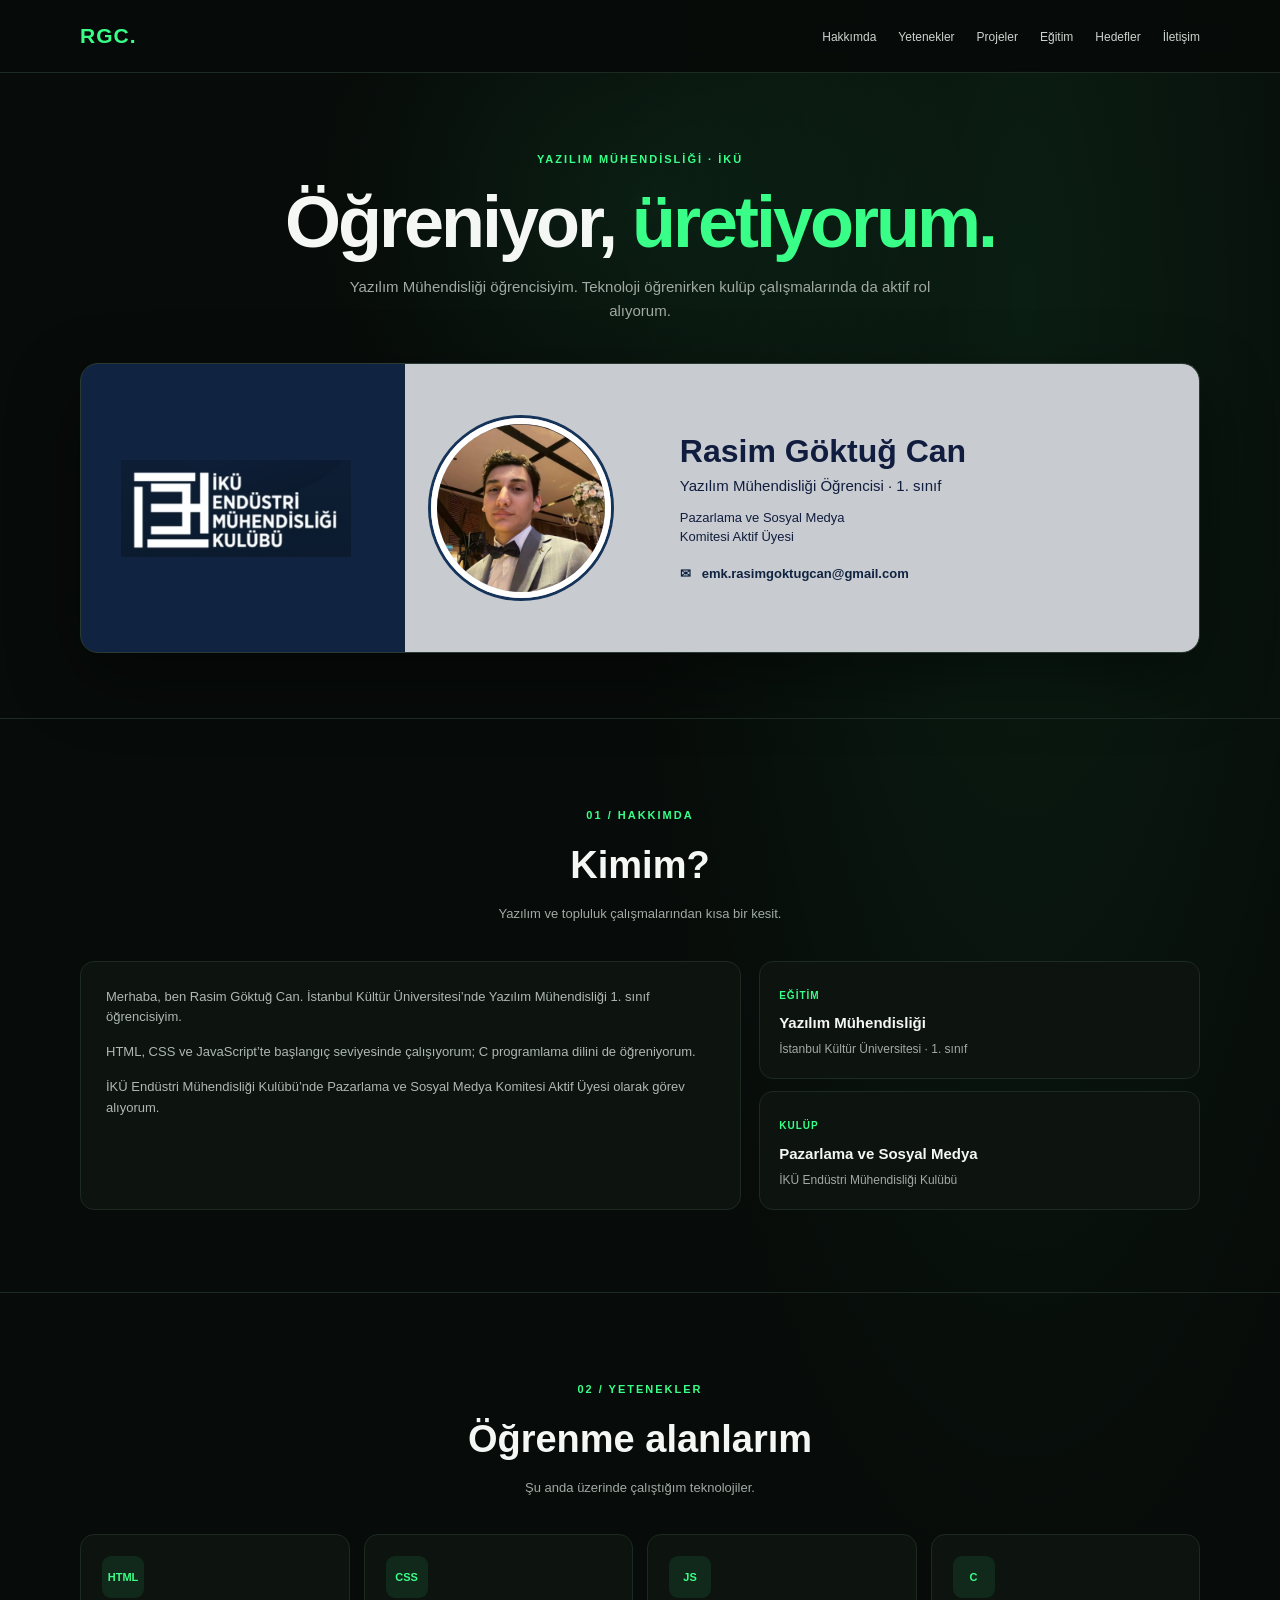
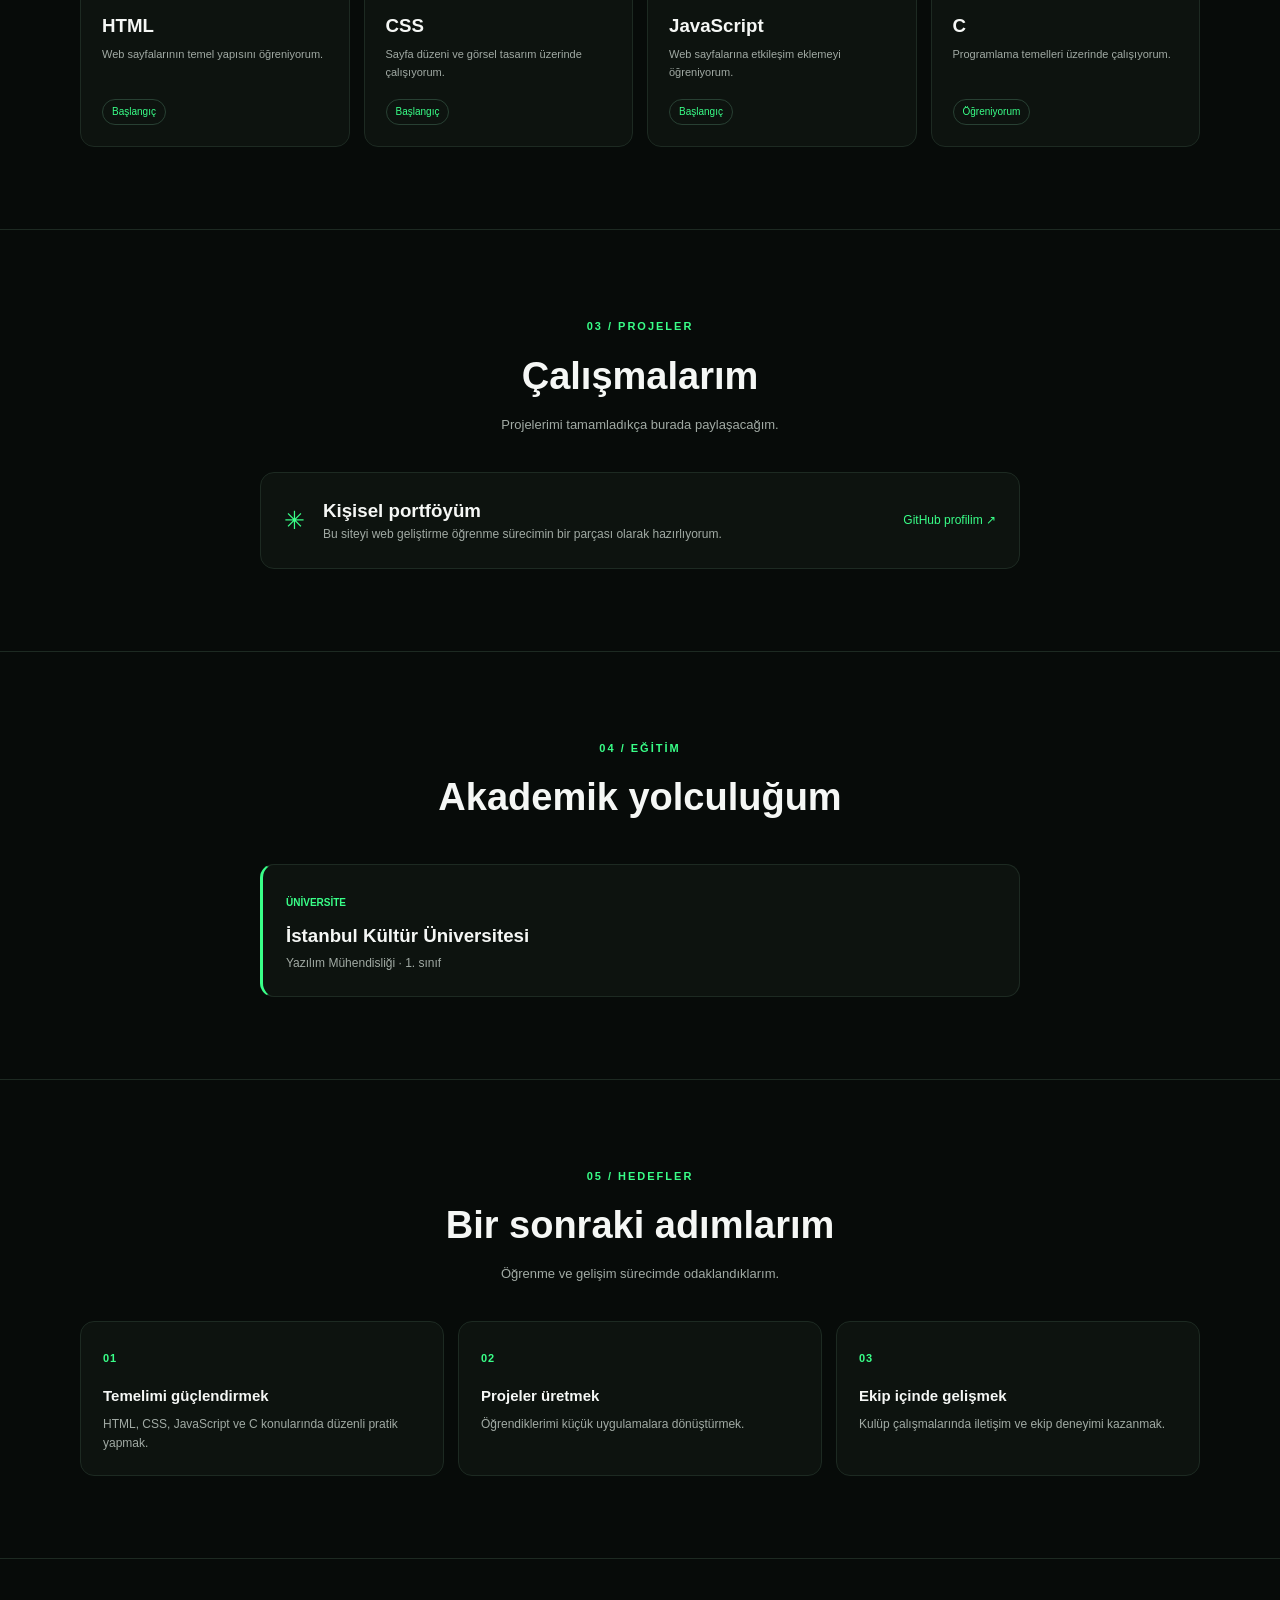
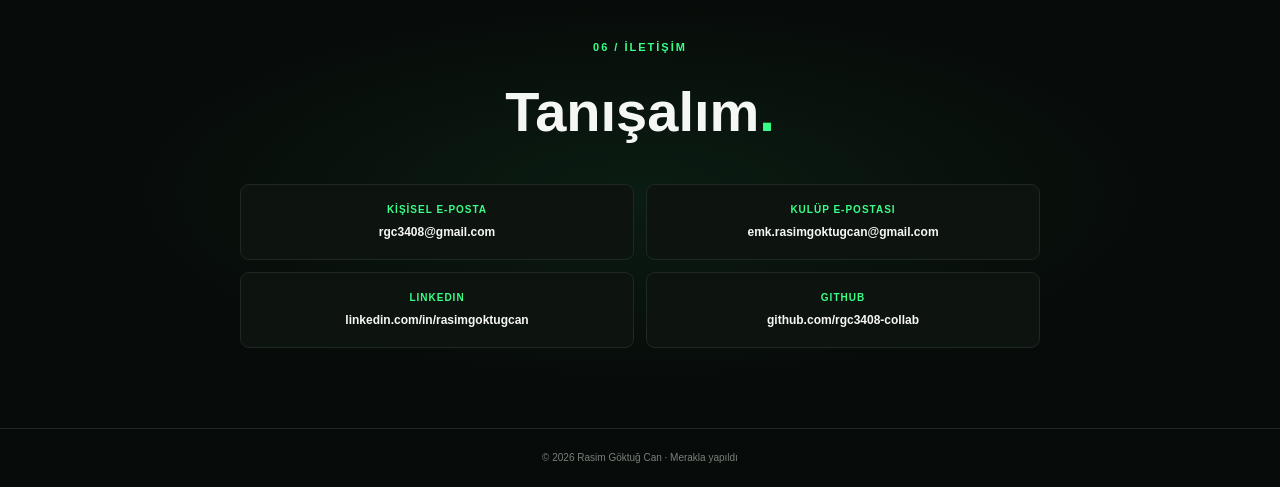
==== commit 0a14e452: "Publish the user's website folder" ====
--- a/index.html
+++ b/index.html
@@ -1,15 +1,883 @@
-<!doctype html>
-<html lang="tr">
-<head>
-  <meta charset="utf-8"><meta name="viewport" content="width=device-width, initial-scale=1">
-  <meta name="theme-color" content="#10131a"><meta name="description" content="Rasim Göktuğ Can'ın yazılım, öğrenme ve çalışmalarını paylaştığı kişisel portföy sitesi.">
-  <title>Rasim Göktuğ Can — Portföy</title><link rel="preconnect" href="https://fonts.googleapis.com"><link rel="preconnect" href="https://fonts.gstatic.com" crossorigin><link href="https://fonts.googleapis.com/css2?family=DM+Mono:wght@400;500&family=Manrope:wght@400;500;600;700;800&display=swap" rel="stylesheet"><link rel="stylesheet" href="style.css"><script src="script.js" defer></script>
-</head>
-<body><div class="ambient ambient-one"></div><div class="ambient ambient-two"></div>
-<header class="site-header"><a class="wordmark" href="index.html"><span class="mark">R</span><span>Rasim Göktuğ Can</span></a><button class="menu-toggle" aria-label="Menüyü aç" aria-expanded="false">☰</button><nav class="nav"><a class="active" href="index.html">Ana Sayfa</a><a href="about.html">Hakkımda</a><a href="projects.html">Projeler</a><a href="contact.html">İletişim</a></nav><a class="header-cta" href="contact.html">İletişime geç <span>↗</span></a></header>
-<main><section class="hero wrap"><div class="hero-copy"><div class="eyebrow"><span class="pulse"></span> MERHABA, BEN RASİM GÖKTUĞ CAN</div><h1>Fikirleri <span class="accent">üreten</span>,<br>kodla <span class="outline">öğrenen.</span></h1><p class="lead">İstanbul Kültür Üniversitesi Yazılım Mühendisliği öğrencisiyim. Teknoloji öğrenirken farklı alanlarda üretmeyi ve ekiplerle çalışmayı seviyorum.</p><div class="hero-actions"><a class="button primary" href="projects.html">Çalışmaları keşfet <span>↗</span></a><a class="button secondary" href="about.html">Beni tanı</a></div><div class="social-row"><a href="https://github.com/rgc3408-collab" target="_blank" rel="noreferrer">GitHub ↗</a><span class="dot-sep">·</span><a href="https://www.linkedin.com/in/rasimgoktugcan" target="_blank" rel="noreferrer">LinkedIn ↗</a><span class="dot-sep">·</span><span>İstanbul, Türkiye</span></div></div><div class="hero-art"><div class="portrait"><img src="profile.jpg" alt="Rasim Göktuğ Can"/><span>RASİM · İKÜ</span></div><div class="orbit orbit-a"></div><div class="orbit orbit-b"></div><div class="code-card"><div class="card-top"><span class="window-dots"><i></i><i></i><i></i></span><span class="mono">about_me.js</span><span class="card-live">● online</span></div><div class="code-content"><div><span class="line-no">01</span> <span class="code-purple">const</span> <span class="code-blue">rasim</span> = {</div><div><span class="line-no">02</span> &nbsp; okul: <span class="code-green">"İKÜ"</span>,</div><div><span class="line-no">03</span> &nbsp; bölüm: <span class="code-green">"Yazılım Müh."</span>,</div><div><span class="line-no">04</span> &nbsp; sınıf: <span class="code-orange">1</span>,</div><div><span class="line-no">05</span> &nbsp; merak: [</div><div><span class="line-no">06</span> &nbsp;&nbsp; <span class="code-green">"teknoloji"</span>,</div><div><span class="line-no">07</span> &nbsp;&nbsp; <span class="code-green">"tasarım"</span>,</div><div><span class="line-no">08</span> &nbsp;&nbsp; <span class="code-green">"üretmek"</span></div><div><span class="line-no">09</span> &nbsp; ]</div><div><span class="line-no">10</span> }<span class="cursor">▍</span></div></div></div><div class="floating-tag tag-html"><b>&lt;/&gt;</b> HTML · CSS · JS</div><div class="floating-tag tag-c"><b>C</b> Öğrenme yolunda</div><div class="art-caption mono">KODLA · ÖĞREN · PAYLAŞ</div></div></section>
-<section class="strip"><div class="wrap strip-inner"><span class="mono strip-label">ŞU ANDA</span><span>Yazılım Mühendisliği öğrencisi</span><i></i><span>Web teknolojilerini öğreniyor</span><i></i><span>Öğrenci kulübünde içerik üretiyor</span></div></section>
-<section class="wrap home-grid"><div><div class="section-kicker">01 / KISA TANITIM</div><h2>Öğrenirken <span class="accent">üretmeye</span> inanıyorum.</h2></div><div class="home-detail"><p>Yazılım yolculuğumun başındayım. HTML, CSS, JavaScript ve C ile temellerimi geliştirirken; İKÜ Endüstri Mühendisliği Kulübü’nün sosyal medya komitesinde de görev alıyorum.</p><a class="text-link" href="about.html">Hakkımda daha fazlası <span>→</span></a></div></section>
-</main><footer class="footer wrap"><span>© <span data-year></span> Rasim Göktuğ Can</span><span>Merakla yapıldı <b>✳</b></span><a href="contact.html">İletişim ↗</a></footer></body></html>
-
-
+<!DOCTYPE html>
+<html lang="tr">
+<head>
+  <meta charset="UTF-8">
+  <meta name="viewport" content="width=device-width, initial-scale=1">
+  <meta name="description" content="Rasim Göktuğ Can'ın kişisel portföyü">
+  <title>Rasim Göktuğ Can | Portföy</title>
+
+  <style>
+    :root {
+      --bg: #070b09;
+      --panel: #0d130f;
+      --green: #39ff88;
+      --text: #f5f7f5;
+      --muted: #a1aaa4;
+      --line: #1d2a22;
+    }
+
+    * {
+      box-sizing: border-box;
+      margin: 0;
+      padding: 0;
+    }
+
+    html {
+      scroll-behavior: smooth;
+      scroll-padding-top: 85px;
+    }
+
+    body {
+      background:
+        radial-gradient(ellipse at 80% 8%, #39ff8814, transparent 28%),
+        var(--bg);
+      color: var(--text);
+      font-family: Arial, Helvetica, sans-serif;
+      line-height: 1.6;
+    }
+
+    a {
+      color: inherit;
+      text-decoration: none;
+    }
+
+    .container {
+      width: min(1120px, 90%);
+      margin-inline: auto;
+    }
+
+    /* Üst menü */
+    .navbar {
+      position: sticky;
+      top: 0;
+      z-index: 10;
+      border-bottom: 1px solid var(--line);
+      background: #070b09ed;
+      backdrop-filter: blur(12px);
+    }
+
+    .nav-inner {
+      width: min(1120px, 90%);
+      min-height: 72px;
+      margin: auto;
+      display: flex;
+      align-items: center;
+      justify-content: space-between;
+      gap: 24px;
+    }
+
+    .logo {
+      color: var(--green);
+      font-size: 21px;
+      font-weight: 800;
+      letter-spacing: 1px;
+    }
+
+    .nav-links {
+      display: flex;
+      align-items: center;
+      gap: 22px;
+      list-style: none;
+    }
+
+    .nav-links a {
+      color: #cbd3ce;
+      font-size: 12px;
+      transition: color 0.2s;
+    }
+
+    .nav-links a:hover,
+    .nav-links a:focus-visible {
+      color: var(--green);
+    }
+
+    .menu-toggle {
+      display: none;
+      padding: 7px 10px;
+      border: 1px solid var(--line);
+      border-radius: 6px;
+      background: transparent;
+      color: var(--text);
+      font-size: 20px;
+      cursor: pointer;
+    }
+
+    /* Giriş alanı */
+    .hero {
+      padding: 78px 0 65px;
+      background: radial-gradient(circle at 50% 20%, #39ff8814, transparent 40%);
+    }
+
+    .hero-intro {
+      max-width: 760px;
+      margin: 0 auto 40px;
+      text-align: center;
+    }
+
+    .eyebrow,
+    .section-label {
+      color: var(--green);
+      font-size: 11px;
+      font-weight: bold;
+      letter-spacing: 2px;
+    }
+
+    .hero h1 {
+      margin: 16px 0;
+      font-size: clamp(42px, 7vw, 72px);
+      line-height: 1.04;
+      letter-spacing: -3px;
+    }
+
+    .hero h1 span {
+      color: var(--green);
+    }
+
+    .hero-intro > p:last-child {
+      max-width: 610px;
+      margin: auto;
+      color: var(--muted);
+      font-size: 15px;
+    }
+
+    /* Kulüp kartı */
+    .identity-card {
+      min-height: 290px;
+      display: grid;
+      grid-template-columns: 0.8fr 0.85fr 1.55fr;
+      align-items: center;
+      gap: 24px;
+      padding: 28px;
+      overflow: hidden;
+      border: 1px solid #293b31;
+      border-radius: 18px;
+      background: linear-gradient(90deg, #102341 0 29%, #c8cbd0 29% 100%);
+      color: #101d3e;
+      box-shadow: 0 25px 70px #0006;
+    }
+
+    .club-brand {
+      display: flex;
+      justify-content: center;
+      align-items: center;
+    }
+
+    .club-logo {
+      display: block;
+      width: 100%;
+      max-width: 230px;
+      height: auto;
+    }
+
+    .identity-photo {
+      width: 180px;
+      height: 180px;
+      justify-self: center;
+      overflow: hidden;
+      border: 6px solid white;
+      border-radius: 50%;
+      box-shadow: 0 0 0 3px #16345a;
+    }
+
+    .identity-photo img {
+      width: 100%;
+      height: 100%;
+      display: block;
+      object-fit: cover;
+    }
+
+    .identity-info h2 {
+      margin-bottom: 4px;
+      font-size: clamp(21px, 3vw, 32px);
+      line-height: 1.2;
+    }
+
+    .identity-info p {
+      margin: 5px 0;
+      line-height: 1.5;
+    }
+
+    .identity-info .field {
+      font-size: 15px;
+    }
+
+    .identity-info .club-role {
+      margin-top: 10px;
+      font-size: 13px;
+    }
+
+    .identity-info .club-email {
+      display: inline-block;
+      margin-top: 12px;
+      color: #102341;
+      font-size: 13px;
+      font-weight: bold;
+      overflow-wrap: anywhere;
+    }
+
+    /* Genel bölüm başlıkları */
+    .content-section {
+      padding: 82px 0;
+      border-top: 1px solid var(--line);
+    }
+
+    .section-heading {
+      margin-bottom: 36px;
+      text-align: center;
+    }
+
+    .section-heading h2 {
+      margin: 8px 0;
+      font-size: clamp(29px, 4vw, 38px);
+    }
+
+    .section-heading p {
+      color: var(--muted);
+      font-size: 13px;
+    }
+
+    /* Hakkımda */
+    .about-grid {
+      display: grid;
+      grid-template-columns: 1.2fr 0.8fr;
+      gap: 18px;
+    }
+
+    .about-box,
+    .info-card,
+    .skill-card,
+    .project-card,
+    .goal-card,
+    .education-card {
+      border: 1px solid var(--line);
+      border-radius: 14px;
+      background: var(--panel);
+    }
+
+    .about-box {
+      padding: 25px;
+    }
+
+    .about-box p {
+      margin-bottom: 14px;
+      color: #aeb8b1;
+      font-size: 13px;
+    }
+
+    .about-box p:last-child {
+      margin-bottom: 0;
+    }
+
+    .about-side {
+      display: flex;
+      flex-direction: column;
+      gap: 12px;
+    }
+
+    .info-card {
+      padding: 19px;
+    }
+
+    .info-card span {
+      color: var(--green);
+      font-size: 10px;
+      font-weight: bold;
+      letter-spacing: 1px;
+    }
+
+    .info-card h3 {
+      margin: 5px 0;
+      font-size: 15px;
+    }
+
+    .info-card p {
+      color: var(--muted);
+      font-size: 12px;
+    }
+
+    /* Beceriler */
+    .skills-grid {
+      display: grid;
+      grid-template-columns: repeat(4, 1fr);
+      gap: 14px;
+    }
+
+    .skill-card {
+      padding: 21px;
+      transition: transform 0.2s, border-color 0.2s;
+    }
+
+    .skill-card:hover,
+    .project-card:hover,
+    .goal-card:hover {
+      transform: translateY(-4px);
+      border-color: var(--green);
+    }
+
+    .skill-icon {
+      width: 42px;
+      height: 42px;
+      margin-bottom: 13px;
+      display: grid;
+      place-items: center;
+      border-radius: 9px;
+      background: #39ff8818;
+      color: var(--green);
+      font-size: 11px;
+      font-weight: bold;
+    }
+
+    .skill-card p {
+      min-height: 40px;
+      margin-top: 5px;
+      color: var(--muted);
+      font-size: 11px;
+    }
+
+    .skill-status {
+      display: inline-block;
+      margin-top: 13px;
+      padding: 4px 9px;
+      border: 1px solid #284033;
+      border-radius: 20px;
+      color: var(--green);
+      font-size: 10px;
+    }
+
+    /* Projeler */
+    .project-card {
+      max-width: 760px;
+      margin: auto;
+      padding: 23px;
+      display: flex;
+      align-items: center;
+      gap: 18px;
+      transition: transform 0.2s, border-color 0.2s;
+    }
+
+    .project-symbol {
+      color: var(--green);
+      font-size: 25px;
+    }
+
+    .project-card p {
+      color: var(--muted);
+      font-size: 12px;
+    }
+
+    .project-card a {
+      flex-shrink: 0;
+      margin-left: auto;
+      color: var(--green);
+      font-size: 12px;
+    }
+
+    /* Hedefler */
+    .goals-grid {
+      display: grid;
+      grid-template-columns: repeat(3, 1fr);
+      gap: 14px;
+    }
+
+    .goal-card {
+      padding: 22px;
+      transition: transform 0.2s, border-color 0.2s;
+    }
+
+    .goal-number {
+      color: var(--green);
+      font-size: 11px;
+      font-weight: bold;
+      letter-spacing: 1px;
+    }
+
+    .goal-card h3 {
+      margin: 14px 0 7px;
+      font-size: 15px;
+    }
+
+    .goal-card p {
+      color: var(--muted);
+      font-size: 12px;
+    }
+
+    /* Eğitim */
+    .education-card {
+      max-width: 760px;
+      margin: auto;
+      padding: 23px;
+      border-left: 3px solid var(--green);
+    }
+
+    .education-card span {
+      color: var(--green);
+      font-size: 10px;
+      font-weight: bold;
+    }
+
+    .education-card h3 {
+      margin: 7px 0 3px;
+    }
+
+    .education-card p {
+      color: var(--muted);
+      font-size: 12px;
+    }
+
+    /* İletişim */
+    .contact {
+      padding: 80px 20px;
+      text-align: center;
+      border-top: 1px solid var(--line);
+      background: radial-gradient(ellipse at center, #39ff8812, transparent 60%);
+    }
+
+    .contact h2 {
+      margin: 10px 0 22px;
+      font-size: clamp(36px, 6vw, 56px);
+    }
+
+    .button {
+      display: inline-block;
+      padding: 11px 17px;
+      border: 1px solid var(--green);
+      border-radius: 7px;
+      color: var(--green);
+      font-size: 12px;
+      font-weight: bold;
+      transition: 0.2s;
+    }
+
+    .button.primary {
+      background: var(--green);
+      color: #061009;
+    }
+
+    .button:hover {
+      transform: translateY(-3px);
+      box-shadow: 0 10px 28px #39ff8830;
+    }
+
+    .contact-grid {
+      max-width: 800px;
+      margin: 28px auto 0;
+      display: grid;
+      grid-template-columns: repeat(2, 1fr);
+      gap: 12px;
+    }
+
+    .contact-card {
+      padding: 17px;
+      display: flex;
+      flex-direction: column;
+      gap: 5px;
+      border: 1px solid var(--line);
+      border-radius: 9px;
+      background: #0d130f;
+      transition: border-color 0.2s, transform 0.2s;
+    }
+
+    .contact-card:hover {
+      transform: translateY(-3px);
+      border-color: var(--green);
+    }
+
+    .contact-card span {
+      color: var(--green);
+      font-size: 10px;
+      font-weight: bold;
+      letter-spacing: 1px;
+    }
+
+    .contact-card strong {
+      font-size: 12px;
+      overflow-wrap: anywhere;
+    }
+
+    footer {
+      padding: 21px;
+      border-top: 1px solid var(--line);
+      color: #778179;
+      font-size: 10px;
+      text-align: center;
+    }
+
+    /* Mobil menü ve küçük ekran düzeni */
+    @media (max-width: 800px) {
+      .nav-inner {
+        min-height: 64px;
+      }
+
+      .menu-toggle {
+        display: block;
+      }
+
+      .nav-links {
+        position: absolute;
+        top: 64px;
+        right: 5%;
+        left: 5%;
+        display: none;
+        padding: 18px;
+        flex-direction: column;
+        gap: 15px;
+        border: 1px solid var(--line);
+        border-radius: 10px;
+        background: #0d130f;
+      }
+
+      .nav-links.open {
+        display: flex;
+      }
+
+      .hero {
+        padding-top: 60px;
+      }
+
+      .identity-card {
+        grid-template-columns: 1fr;
+        justify-items: center;
+        gap: 15px;
+        padding: 24px 18px;
+        text-align: center;
+        background: linear-gradient(180deg, #102341 0 22%, #c8cbd0 22% 100%);
+      }
+
+      .club-logo {
+        max-width: 190px;
+      }
+
+      .identity-photo {
+        width: 155px;
+        height: 155px;
+      }
+
+      .about-grid {
+        grid-template-columns: 1fr;
+      }
+
+      .skills-grid {
+        grid-template-columns: repeat(2, 1fr);
+      }
+
+      .goals-grid {
+        grid-template-columns: 1fr;
+      }
+    }
+
+    @media (max-width: 480px) {
+      .hero h1 {
+        font-size: 44px;
+      }
+
+      .skills-grid,
+      .contact-grid {
+        grid-template-columns: 1fr;
+      }
+
+      .project-card {
+        align-items: flex-start;
+        flex-wrap: wrap;
+      }
+
+      .project-card a {
+        margin-left: 43px;
+      }
+
+      .content-section {
+        padding: 65px 0;
+      }
+    }
+  </style>
+</head>
+
+<body>
+  <header class="navbar">
+    <nav class="nav-inner" aria-label="Ana menü">
+      <a class="logo" href="#anasayfa">RGC.</a>
+
+      <button
+        class="menu-toggle"
+        type="button"
+        aria-label="Menüyü aç"
+        aria-expanded="false"
+      >☰</button>
+
+      <ul class="nav-links">
+        <li><a href="#hakkimda">Hakkımda</a></li>
+        <li><a href="#yetenekler">Yetenekler</a></li>
+        <li><a href="#projeler">Projeler</a></li>
+        <li><a href="#egitim">Eğitim</a></li>
+        <li><a href="#hedefler">Hedefler</a></li>
+        <li><a href="#iletisim">İletişim</a></li>
+      </ul>
+    </nav>
+  </header>
+
+  <main>
+    <section class="hero" id="anasayfa">
+      <div class="container">
+        <div class="hero-intro">
+          <p class="eyebrow">YAZILIM MÜHENDİSLİĞİ · İKÜ</p>
+          <h1>Öğreniyor, <span>üretiyorum.</span></h1>
+          <p>
+            Yazılım Mühendisliği öğrencisiyim. Teknoloji öğrenirken
+            kulüp çalışmalarında da aktif rol alıyorum.
+          </p>
+        </div>
+
+        <div class="identity-card">
+          <div class="club-brand">
+            <img
+              class="club-logo"
+              src="iku-emk-logo.png"
+              alt="İKÜ Endüstri Mühendisliği Kulübü"
+            >
+          </div>
+
+          <div class="identity-photo">
+            <img src="profil.jpg" alt="Rasim Göktuğ Can">
+          </div>
+
+          <div class="identity-info">
+            <h2>Rasim Göktuğ Can</h2>
+            <p class="field">Yazılım Mühendisliği Öğrencisi · 1. sınıf</p>
+            <p class="club-role">
+              Pazarlama ve Sosyal Medya<br>
+              Komitesi Aktif Üyesi
+            </p>
+            <a
+              class="club-email"
+              href="https://mail.google.com/mail/?view=cm&amp;fs=1&amp;to=emk.rasimgoktugcan%40gmail.com"
+              target="_blank"
+              rel="noreferrer"
+            >✉ &nbsp; emk.rasimgoktugcan@gmail.com</a>
+          </div>
+        </div>
+      </div>
+    </section>
+
+    <section class="content-section" id="hakkimda">
+      <div class="container">
+        <div class="section-heading">
+          <span class="section-label">01 / HAKKIMDA</span>
+          <h2>Kimim?</h2>
+          <p>Yazılım ve topluluk çalışmalarından kısa bir kesit.</p>
+        </div>
+
+        <div class="about-grid">
+          <div class="about-box">
+            <p>
+              Merhaba, ben Rasim Göktuğ Can. İstanbul Kültür Üniversitesi’nde
+              Yazılım Mühendisliği 1. sınıf öğrencisiyim.
+            </p>
+            <p>
+              HTML, CSS ve JavaScript’te başlangıç seviyesinde çalışıyorum;
+              C programlama dilini de öğreniyorum.
+            </p>
+            <p>
+              İKÜ Endüstri Mühendisliği Kulübü’nde Pazarlama ve Sosyal Medya
+              Komitesi Aktif Üyesi olarak görev alıyorum.
+            </p>
+          </div>
+
+          <div class="about-side">
+            <div class="info-card">
+              <span>EĞİTİM</span>
+              <h3>Yazılım Mühendisliği</h3>
+              <p>İstanbul Kültür Üniversitesi · 1. sınıf</p>
+            </div>
+
+            <div class="info-card">
+              <span>KULÜP</span>
+              <h3>Pazarlama ve Sosyal Medya</h3>
+              <p>İKÜ Endüstri Mühendisliği Kulübü</p>
+            </div>
+          </div>
+        </div>
+      </div>
+    </section>
+
+    <section class="content-section" id="yetenekler">
+      <div class="container">
+        <div class="section-heading">
+          <span class="section-label">02 / YETENEKLER</span>
+          <h2>Öğrenme alanlarım</h2>
+          <p>Şu anda üzerinde çalıştığım teknolojiler.</p>
+        </div>
+
+        <div class="skills-grid">
+          <article class="skill-card">
+            <div class="skill-icon">HTML</div>
+            <h3>HTML</h3>
+            <p>Web sayfalarının temel yapısını öğreniyorum.</p>
+            <span class="skill-status">Başlangıç</span>
+          </article>
+
+          <article class="skill-card">
+            <div class="skill-icon">CSS</div>
+            <h3>CSS</h3>
+            <p>Sayfa düzeni ve görsel tasarım üzerinde çalışıyorum.</p>
+            <span class="skill-status">Başlangıç</span>
+          </article>
+
+          <article class="skill-card">
+            <div class="skill-icon">JS</div>
+            <h3>JavaScript</h3>
+            <p>Web sayfalarına etkileşim eklemeyi öğreniyorum.</p>
+            <span class="skill-status">Başlangıç</span>
+          </article>
+
+          <article class="skill-card">
+            <div class="skill-icon">C</div>
+            <h3>C</h3>
+            <p>Programlama temelleri üzerinde çalışıyorum.</p>
+            <span class="skill-status">Öğreniyorum</span>
+          </article>
+        </div>
+      </div>
+    </section>
+
+    <section class="content-section" id="projeler">
+      <div class="container">
+        <div class="section-heading">
+          <span class="section-label">03 / PROJELER</span>
+          <h2>Çalışmalarım</h2>
+          <p>Projelerimi tamamladıkça burada paylaşacağım.</p>
+        </div>
+
+        <article class="project-card">
+          <span class="project-symbol">✳</span>
+          <div>
+            <h3>Kişisel portföyüm</h3>
+            <p>
+              Bu siteyi web geliştirme öğrenme sürecimin bir parçası olarak
+              hazırlıyorum.
+            </p>
+          </div>
+          <a href="https://github.com/rgc3408-collab" target="_blank" rel="noreferrer">
+            GitHub profilim ↗
+          </a>
+        </article>
+      </div>
+    </section>
+
+    <section class="content-section" id="egitim">
+      <div class="container">
+        <div class="section-heading">
+          <span class="section-label">04 / EĞİTİM</span>
+          <h2>Akademik yolculuğum</h2>
+        </div>
+
+        <div class="education-card">
+          <span>ÜNİVERSİTE</span>
+          <h3>İstanbul Kültür Üniversitesi</h3>
+          <p>Yazılım Mühendisliği · 1. sınıf</p>
+        </div>
+      </div>
+    </section>
+
+    <section class="content-section" id="hedefler">
+      <div class="container">
+        <div class="section-heading">
+          <span class="section-label">05 / HEDEFLER</span>
+          <h2>Bir sonraki adımlarım</h2>
+          <p>Öğrenme ve gelişim sürecimde odaklandıklarım.</p>
+        </div>
+
+        <div class="goals-grid">
+          <article class="goal-card">
+            <span class="goal-number">01</span>
+            <h3>Temelimi güçlendirmek</h3>
+            <p>HTML, CSS, JavaScript ve C konularında düzenli pratik yapmak.</p>
+          </article>
+
+          <article class="goal-card">
+            <span class="goal-number">02</span>
+            <h3>Projeler üretmek</h3>
+            <p>Öğrendiklerimi küçük uygulamalara dönüştürmek.</p>
+          </article>
+
+          <article class="goal-card">
+            <span class="goal-number">03</span>
+            <h3>Ekip içinde gelişmek</h3>
+            <p>Kulüp çalışmalarında iletişim ve ekip deneyimi kazanmak.</p>
+          </article>
+        </div>
+      </div>
+    </section>
+
+    <section class="contact" id="iletisim">
+      <p class="section-label">06 / İLETİŞİM</p>
+      <h2>Tanışalım<span style="color: var(--green)">.</span></h2>
+
+      <div class="contact-grid">
+        <a
+          class="contact-card"
+          href="https://mail.google.com/mail/?view=cm&amp;fs=1&amp;to=rgc3408%40gmail.com"
+          target="_blank"
+          rel="noreferrer"
+        >
+          <span>KİŞİSEL E-POSTA</span>
+          <strong>rgc3408@gmail.com</strong>
+        </a>
+
+        <a
+          class="contact-card"
+          href="https://mail.google.com/mail/?view=cm&amp;fs=1&amp;to=emk.rasimgoktugcan%40gmail.com"
+          target="_blank"
+          rel="noreferrer"
+        >
+          <span>KULÜP E-POSTASI</span>
+          <strong>emk.rasimgoktugcan@gmail.com</strong>
+        </a>
+
+        <a
+          class="contact-card"
+          href="https://www.linkedin.com/in/rasimgoktugcan"
+          target="_blank"
+          rel="noreferrer"
+        >
+          <span>LINKEDIN</span>
+          <strong>linkedin.com/in/rasimgoktugcan</strong>
+        </a>
+
+        <a
+          class="contact-card"
+          href="https://github.com/rgc3408-collab"
+          target="_blank"
+          rel="noreferrer"
+        >
+          <span>GITHUB</span>
+          <strong>github.com/rgc3408-collab</strong>
+        </a>
+      </div>
+    </section>
+  </main>
+
+  <footer>
+    © <span id="year"></span> Rasim Göktuğ Can · Merakla yapıldı
+  </footer>
+
+  <script>
+    const menuButton = document.querySelector(".menu-toggle");
+    const navLinks = document.querySelector(".nav-links");
+
+    menuButton.addEventListener("click", () => {
+      const isOpen = navLinks.classList.toggle("open");
+      menuButton.setAttribute("aria-expanded", String(isOpen));
+      menuButton.textContent = isOpen ? "×" : "☰";
+    });
+
+    navLinks.querySelectorAll("a").forEach((link) => {
+      link.addEventListener("click", () => {
+        navLinks.classList.remove("open");
+        menuButton.setAttribute("aria-expanded", "false");
+        menuButton.textContent = "☰";
+      });
+    });
+
+    document.querySelector("#year").textContent = new Date().getFullYear();
+  </script>
+</body>
+</html>
